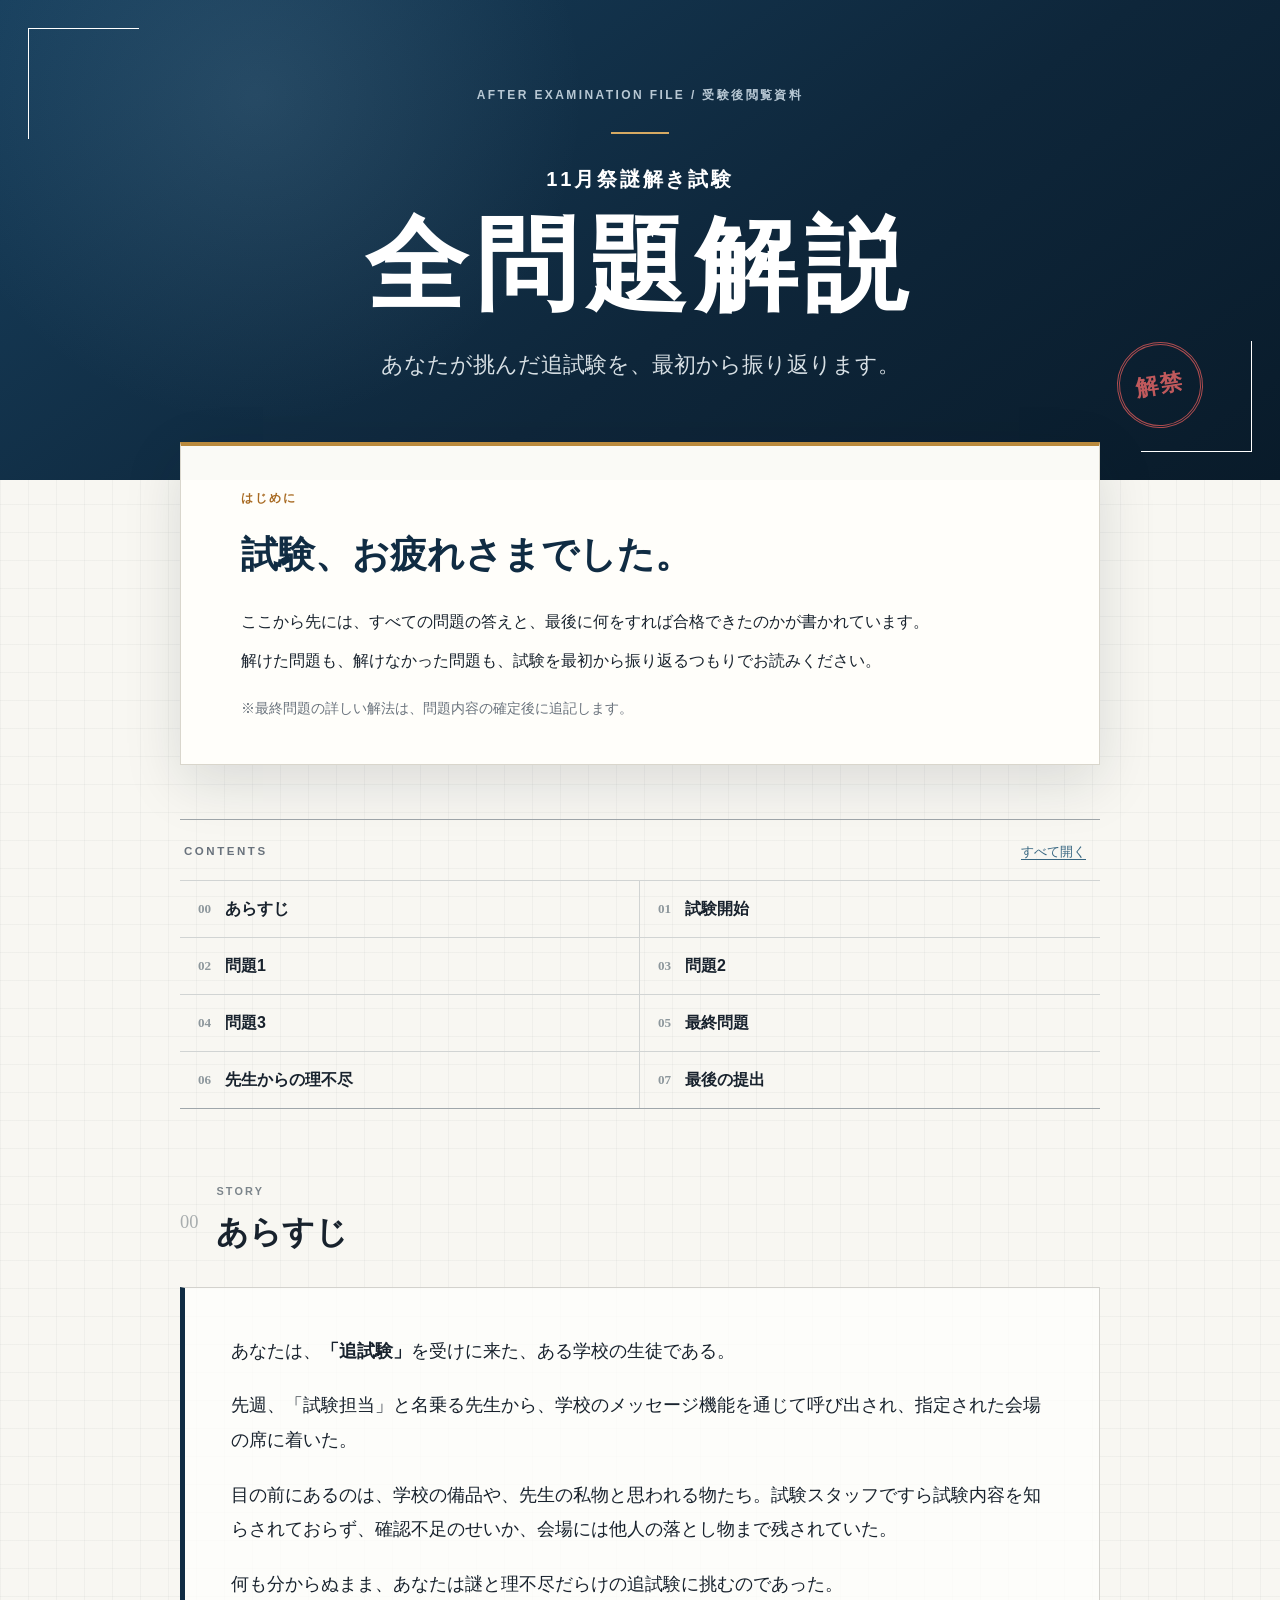
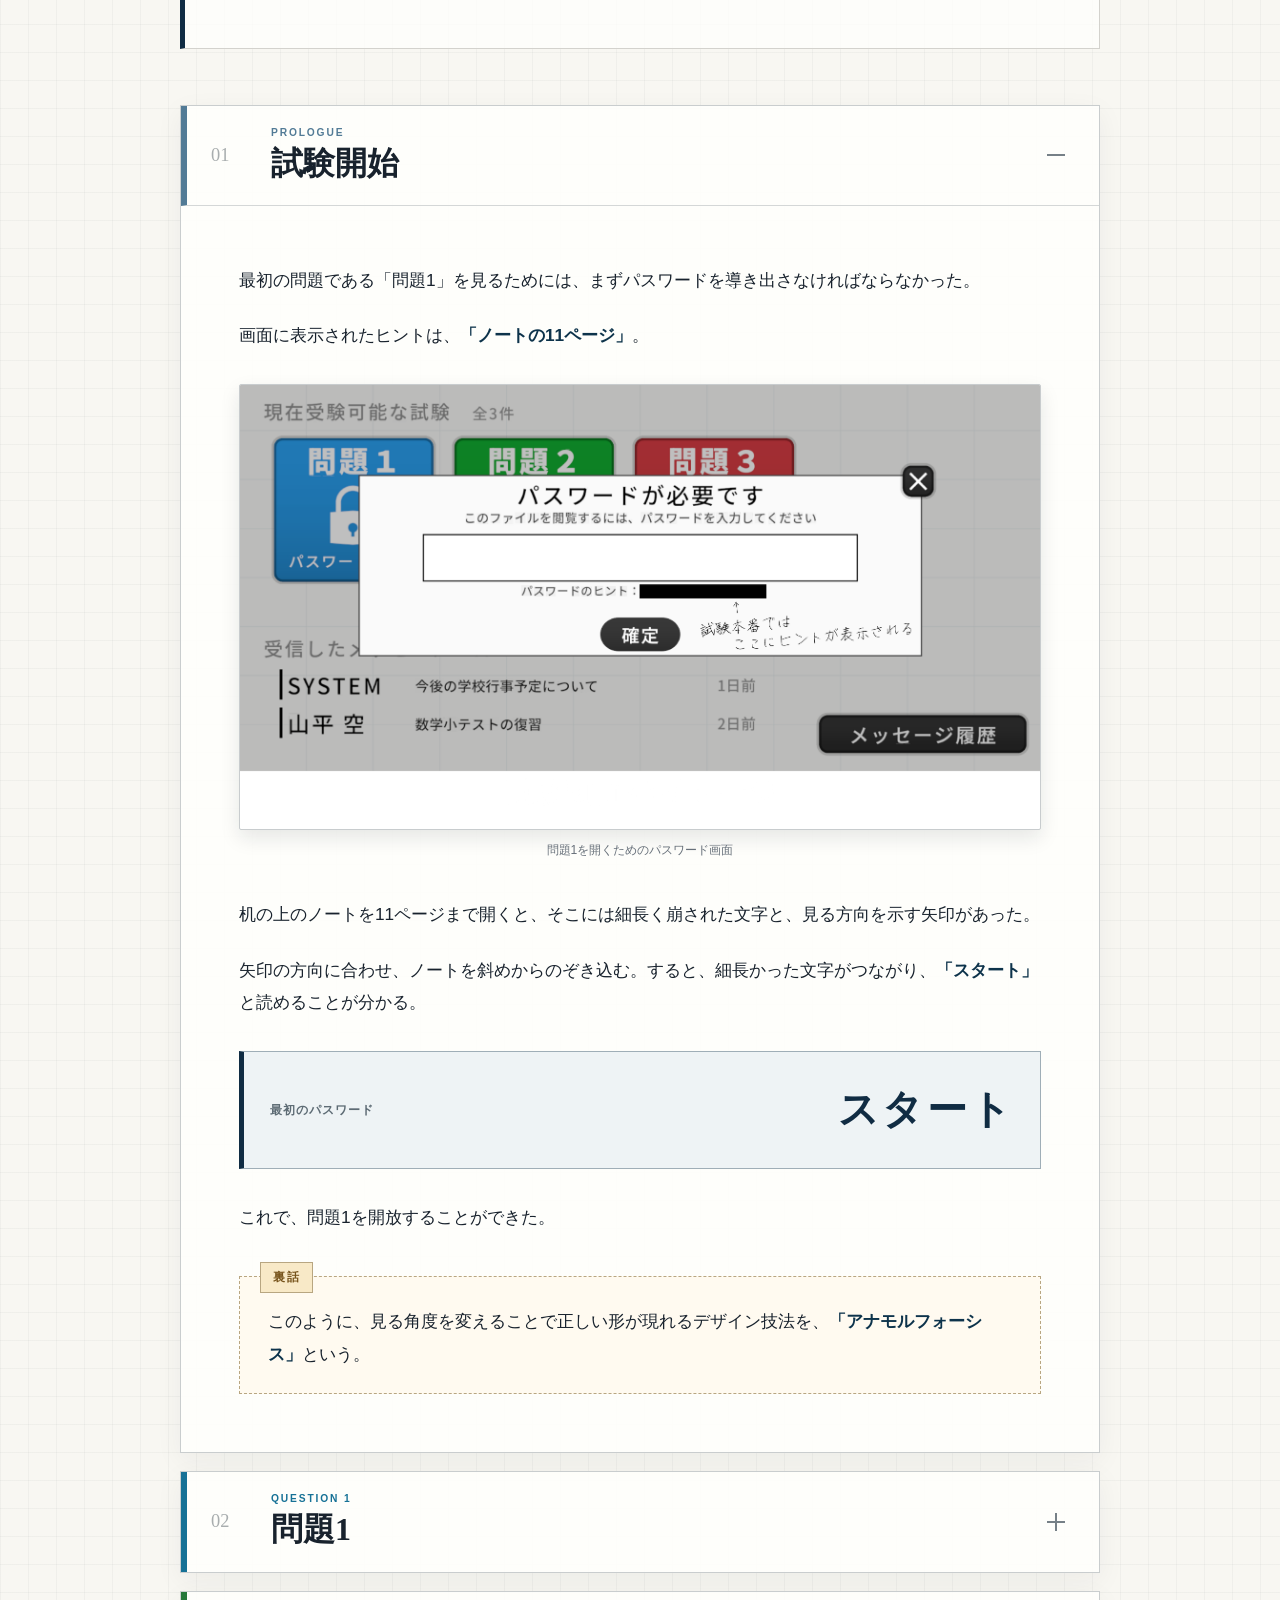
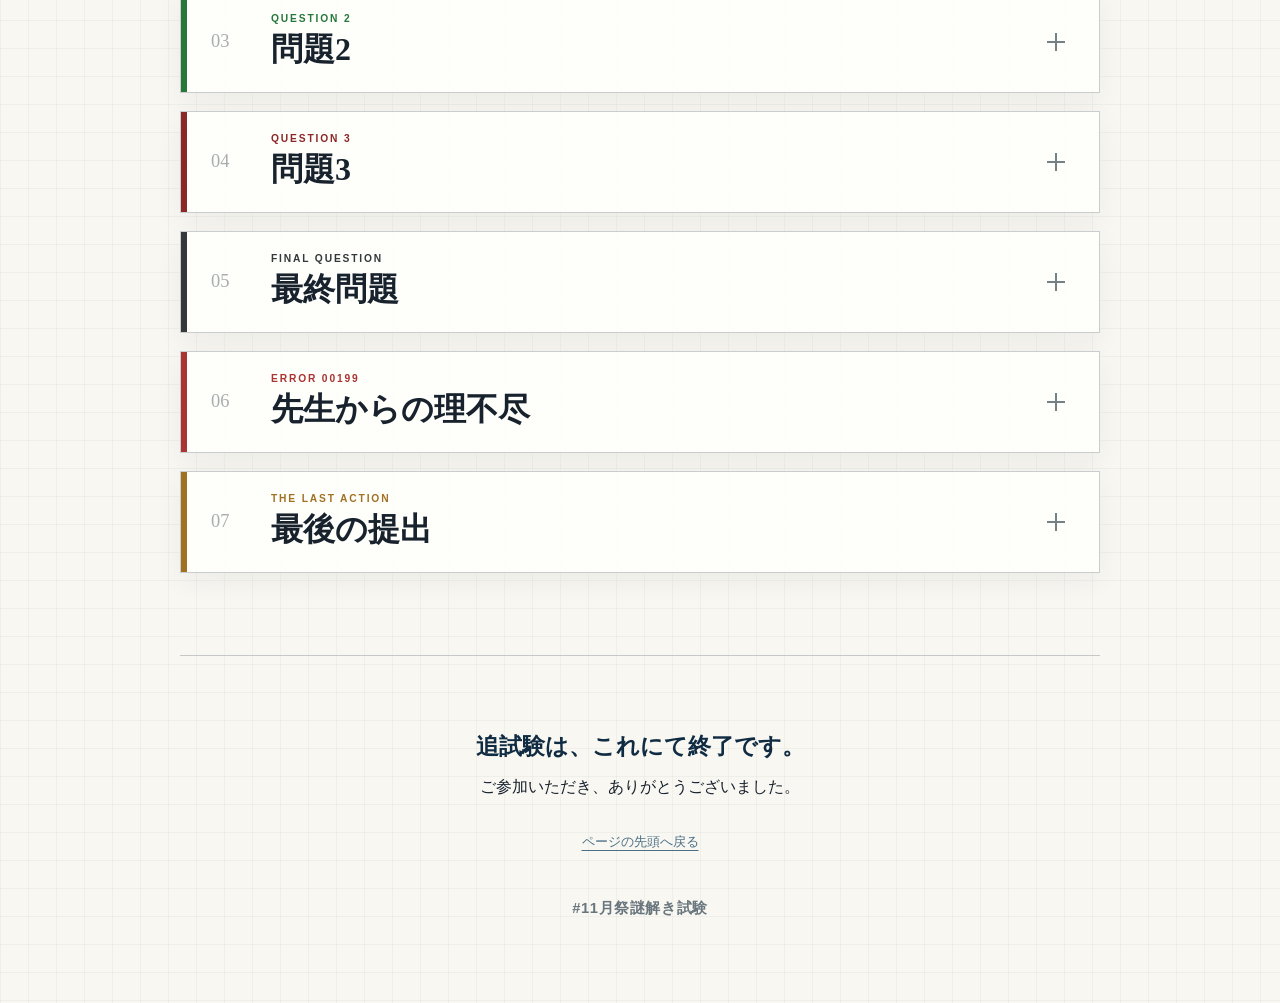
==== site/index.html @ 4b7203f1 "Add standalone puzzle explanation site" ====
<!doctype html>
<html lang="ja">
  <head>
    <meta charset="UTF-8">
    <meta name="viewport" content="width=device-width, initial-scale=1">
    <meta name="theme-color" content="#102c43">
    <meta name="robots" content="noindex, nofollow">
    <meta name="description" content="11月祭謎解き試験の受験後閲覧用・全問題解説ページです。">
    <meta property="og:type" content="website">
    <meta property="og:title" content="全問題解説 | 11月祭謎解き試験">
    <meta property="og:description" content="あなたが挑んだ追試験を、最初から振り返ります。">
    <meta name="twitter:card" content="summary">
    <title>全問題解説 | 11月祭謎解き試験</title>
    <link rel="icon" href="./favicon.svg" type="image/svg+xml">
    <link rel="stylesheet" href="./styles.css">
  </head>
  <body>
    <div id="app"></div>
    <script type="module" src="./main.js"></script>
  </body>
</html>
---- site/styles.css ----
* { box-sizing: border-box; }
html { scroll-behavior: smooth; }
body { margin: 0; background: #f8f7f2; }
#app { min-height: 100vh; }

/* Public puzzle explanation */
#app.app-explanation {
  width: 100%;
  max-width: none;
  padding: 0;
}

.explanation-container {
  --ex-ink: #18222d;
  --ex-muted: #69727c;
  --ex-paper: #f8f7f2;
  --ex-paper-deep: #eeece5;
  --ex-line: #ccd0d1;
  --ex-navy: #102c43;
  --ex-red: #9b2732;
  min-height: 100vh;
  overflow-x: hidden;
  background:
    linear-gradient(rgba(22, 35, 46, 0.035) 1px, transparent 1px),
    linear-gradient(90deg, rgba(22, 35, 46, 0.035) 1px, transparent 1px),
    var(--ex-paper);
  background-size: 28px 28px;
  color: var(--ex-ink);
  font-family: "Yu Gothic", "YuGothic", "Hiragino Kaku Gothic ProN", "Noto Sans JP", sans-serif;
  line-height: 1.9;
}

.explanation-hero {
  position: relative;
  min-height: 480px;
  display: grid;
  align-content: center;
  justify-items: center;
  padding: 82px 24px 92px;
  overflow: hidden;
  color: #fff;
  text-align: center;
  background:
    radial-gradient(circle at 20% 20%, rgba(143, 185, 211, 0.15), transparent 30%),
    linear-gradient(145deg, #173f5d 0%, #0e263a 58%, #091b2a 100%);
}

.explanation-hero::before,
.explanation-hero::after {
  position: absolute;
  width: 110px;
  height: 110px;
  border-color: rgba(255, 255, 255, 0.35);
  content: "";
}

.explanation-hero::before {
  top: 28px;
  left: 28px;
  border-top: 1px solid;
  border-left: 1px solid;
}

.explanation-hero::after {
  right: 28px;
  bottom: 28px;
  border-right: 1px solid;
  border-bottom: 1px solid;
}

.explanation-kicker,
.explanation-event-name,
.explanation-hero-lead {
  position: relative;
  z-index: 1;
  margin: 0;
}

.explanation-kicker {
  color: #b8c8d4;
  font-size: 0.75rem;
  font-weight: 700;
  letter-spacing: 0.2em;
}

.explanation-hero-rule {
  width: 58px;
  height: 2px;
  margin: 26px 0;
  background: #d6aa63;
}

.explanation-event-name {
  font-size: clamp(1rem, 2.5vw, 1.25rem);
  font-weight: 600;
  letter-spacing: 0.14em;
}

.explanation-hero h1 {
  position: relative;
  z-index: 1;
  margin: 8px 0 18px;
  font-family: "Yu Mincho", "YuMincho", "Hiragino Mincho ProN", serif;
  font-size: clamp(3rem, 10vw, 6.4rem);
  font-weight: 700;
  letter-spacing: 0.08em;
  line-height: 1.18;
}

.explanation-hero-lead {
  color: #d8e0e5;
  font-family: "Yu Mincho", "YuMincho", "Hiragino Mincho ProN", serif;
  font-size: clamp(1rem, 3vw, 1.35rem);
}

.explanation-stamp {
  position: absolute;
  z-index: 1;
  right: max(6vw, 28px);
  bottom: 52px;
  display: grid;
  width: 86px;
  height: 86px;
  place-items: center;
  border: 3px double rgba(213, 88, 88, 0.8);
  border-radius: 50%;
  color: rgba(232, 103, 103, 0.82);
  font-family: "Yu Mincho", "YuMincho", serif;
  font-size: 1.4rem;
  font-weight: 800;
  letter-spacing: 0.12em;
  transform: rotate(-9deg);
}

.explanation-main {
  width: min(100% - 32px, 920px);
  margin: 0 auto;
}

.explanation-notice {
  position: relative;
  margin: -38px auto 54px;
  padding: 36px clamp(24px, 6vw, 60px) 34px;
  border: 1px solid #d9d6cc;
  border-top: 4px solid #ba8a3d;
  background: rgba(255, 254, 250, 0.98);
  box-shadow: 0 18px 54px rgba(18, 29, 39, 0.13);
}

.explanation-notice-label {
  display: inline-block;
  margin-bottom: 10px;
  color: #a86a22;
  font-size: 0.74rem;
  font-weight: 800;
  letter-spacing: 0.18em;
}

.explanation-notice h2 {
  margin: 0 0 18px;
  color: var(--ex-navy);
  font-family: "Yu Mincho", "YuMincho", serif;
  font-size: clamp(1.5rem, 5vw, 2.3rem);
}

.explanation-notice p {
  margin: 8px 0;
}

.explanation-notice-small {
  margin-top: 20px !important;
  color: var(--ex-muted);
  font-size: 0.86rem;
}

.explanation-toc {
  margin-bottom: 72px;
  border-top: 1px solid #9fa6aa;
  border-bottom: 1px solid #9fa6aa;
}

.explanation-toc-heading {
  display: flex;
  align-items: center;
  justify-content: space-between;
  padding: 14px 4px 10px;
}

.explanation-toc-heading > span {
  color: var(--ex-muted);
  font-size: 0.72rem;
  font-weight: 800;
  letter-spacing: 0.22em;
}

.explanation-toc-heading button {
  min-height: 36px;
  padding: 4px 10px;
  border: 0;
  background: transparent;
  color: #376681;
  font-size: 0.8rem;
  text-decoration: underline;
  text-underline-offset: 3px;
}

.explanation-toc ol {
  display: grid;
  grid-template-columns: repeat(2, minmax(0, 1fr));
  gap: 0;
  margin: 0;
  padding: 0;
  border-top: 1px solid #d1d4d3;
  list-style: none;
}

.explanation-toc li:nth-child(odd) {
  border-right: 1px solid #d1d4d3;
}

.explanation-toc li:nth-child(n + 3) {
  border-top: 1px solid #d1d4d3;
}

.explanation-toc a {
  display: flex;
  gap: 14px;
  align-items: center;
  min-height: 56px;
  padding: 12px 18px;
  color: var(--ex-ink);
  font-weight: 700;
  text-decoration: none;
  transition: color 160ms ease, background 160ms ease;
}

.explanation-toc a:hover,
.explanation-toc a:focus-visible {
  background: rgba(16, 44, 67, 0.06);
  color: #0a6a9a;
}

.explanation-toc a span {
  color: #8d979c;
  font-family: Georgia, serif;
  font-size: 0.82rem;
}

.explanation-synopsis {
  scroll-margin-top: 18px;
  margin-bottom: 56px;
}

.explanation-section-heading {
  display: flex;
  gap: 18px;
  align-items: center;
  margin-bottom: 24px;
}

.explanation-section-heading div p,
.explanation-section-heading div h2 {
  margin: 0;
}

.explanation-section-heading div p {
  color: #7c858b;
  font-size: 0.68rem;
  font-weight: 800;
  letter-spacing: 0.2em;
}

.explanation-section-heading div h2 {
  font-family: "Yu Mincho", "YuMincho", serif;
  font-size: 2rem;
}

.explanation-section-number {
  color: #a8adae;
  font-family: Georgia, serif;
  font-size: 1.15rem;
  font-weight: 400;
}

.explanation-synopsis-body {
  padding: clamp(24px, 5vw, 46px);
  border: 1px solid #d3d2cd;
  border-left: 5px solid var(--ex-navy);
  background: rgba(255, 255, 252, 0.75);
  font-family: "Yu Mincho", "YuMincho", "Hiragino Mincho ProN", serif;
  font-size: clamp(1rem, 2.2vw, 1.14rem);
}

.explanation-synopsis-body p {
  margin: 0;
}

.explanation-synopsis-body p + p {
  margin-top: 1.1em;
}

.explanation-chapter {
  scroll-margin-top: 18px;
  margin-bottom: 18px;
  border: 1px solid #c9cdce;
  background: rgba(255, 255, 252, 0.9);
  box-shadow: 0 8px 26px rgba(30, 40, 48, 0.055);
}

.explanation-chapter > summary {
  position: relative;
  display: grid;
  grid-template-columns: 46px 1fr 30px;
  gap: 14px;
  align-items: center;
  min-height: 100px;
  padding: 18px 24px;
  border-left: 6px solid var(--chapter-color, #527b96);
  cursor: pointer;
  list-style: none;
}

.explanation-chapter > summary::-webkit-details-marker {
  display: none;
}

.explanation-chapter > summary:hover {
  background: rgba(16, 44, 67, 0.035);
}

.explanation-chapter > summary:focus-visible {
  outline: 3px solid #75a8c8;
  outline-offset: 2px;
}

.explanation-summary-copy {
  display: flex;
  flex-direction: column;
  line-height: 1.35;
}

.explanation-summary-copy small {
  margin-bottom: 2px;
  color: var(--chapter-color, #527b96);
  font-size: 0.64rem;
  font-weight: 800;
  letter-spacing: 0.18em;
}

.explanation-summary-copy strong {
  font-family: "Yu Mincho", "YuMincho", serif;
  font-size: clamp(1.35rem, 5vw, 2rem);
}

.explanation-summary-action {
  position: relative;
  width: 22px;
  height: 22px;
}

.explanation-summary-action::before,
.explanation-summary-action::after {
  position: absolute;
  top: 10px;
  left: 2px;
  width: 18px;
  height: 2px;
  background: #768087;
  content: "";
  transition: transform 180ms ease;
}

.explanation-summary-action::after {
  transform: rotate(90deg);
}

.explanation-chapter[open] .explanation-summary-action::after {
  transform: rotate(0);
}

.explanation-chapter[open] > summary {
  border-bottom: 1px solid #d4d7d7;
}

.explanation-chapter-blue { --chapter-color: #167196; }
.explanation-chapter-green { --chapter-color: #26783a; }
.explanation-chapter-red { --chapter-color: #8a2727; }
.explanation-chapter-dark { --chapter-color: #34383b; }
.explanation-chapter-error { --chapter-color: #aa3434; }
.explanation-chapter-gold { --chapter-color: #a07122; }

.explanation-chapter-body {
  padding: clamp(26px, 6vw, 58px);
  font-size: clamp(0.96rem, 2.3vw, 1.08rem);
}

.explanation-chapter-body > p {
  margin: 0 0 1.3em;
}

.explanation-chapter-body strong {
  color: #0d334b;
}

.explanation-figure {
  margin: 32px 0 36px;
}

.explanation-image-button {
  position: relative;
  display: block;
  width: 100%;
  min-height: 0;
  padding: 0;
  overflow: hidden;
  border: 1px solid #c8ccce;
  border-radius: 2px;
  background: #fff;
  box-shadow: 0 8px 20px rgba(19, 34, 44, 0.1);
}

.explanation-image-button img {
  display: block;
  width: 100%;
  height: auto;
}

.explanation-zoom-hint {
  position: absolute;
  right: 10px;
  bottom: 10px;
  padding: 4px 9px;
  border-radius: 2px;
  background: rgba(8, 24, 35, 0.78);
  color: #fff;
  font-size: 0.7rem;
  font-weight: 600;
  opacity: 0;
  transition: opacity 160ms ease;
}

.explanation-image-button:hover .explanation-zoom-hint,
.explanation-image-button:focus-visible .explanation-zoom-hint {
  opacity: 1;
}

.explanation-figure figcaption {
  margin-top: 9px;
  color: var(--ex-muted);
  font-size: 0.76rem;
  text-align: center;
}

.explanation-figure-inset {
  width: min(100%, 760px);
  margin-right: auto;
  margin-left: auto;
}

.explanation-answer {
  display: flex;
  gap: 18px;
  align-items: center;
  justify-content: space-between;
  margin: 32px 0;
  padding: 20px 26px;
  border: 1px solid #9faeb7;
  border-left: 5px solid var(--chapter-color, var(--ex-navy));
  background: #eef3f5;
}

.explanation-answer span {
  color: #5d6b74;
  font-size: 0.75rem;
  font-weight: 800;
  letter-spacing: 0.08em;
}

.explanation-answer strong {
  color: var(--chapter-color, var(--ex-navy));
  font-family: "Yu Mincho", "YuMincho", serif;
  font-size: clamp(1.55rem, 5vw, 2.5rem);
  letter-spacing: 0.08em;
}

.explanation-answer-compact {
  max-width: 560px;
  margin: 22px 0;
}

.explanation-trivia {
  position: relative;
  margin-top: 42px;
  padding: 28px 28px 22px;
  border: 1px dashed #b8a681;
  background: #fffaf0;
}

.explanation-trivia > span {
  position: absolute;
  top: -15px;
  left: 20px;
  padding: 3px 12px;
  border: 1px solid #b8a681;
  background: #f8e9c7;
  color: #76531b;
  font-size: 0.74rem;
  font-weight: 800;
  letter-spacing: 0.13em;
}

.explanation-trivia p {
  margin: 0;
}

.explanation-trivia p + p {
  margin-top: 12px;
}

.explanation-callout {
  margin: 36px 0 22px;
  padding: 22px 24px;
  border-left: 4px solid #66889c;
  background: #edf2f4;
}

.explanation-callout span {
  color: #477087;
  font-size: 0.72rem;
  font-weight: 800;
  letter-spacing: 0.12em;
}

.explanation-callout p {
  margin: 4px 0 0;
}

.explanation-clue-grid {
  display: grid;
  grid-template-columns: repeat(3, minmax(0, 1fr));
  gap: 12px;
  margin: 32px 0;
}

.explanation-clue-grid article {
  padding: 22px 18px;
  border-top: 4px solid var(--chapter-color);
  background: #f0f1ed;
}

.explanation-clue-grid article > span {
  color: #8b5757;
  font-size: 0.66rem;
  font-weight: 800;
  letter-spacing: 0.1em;
}

.explanation-clue-grid h3 {
  margin: 6px 0 12px;
  font-family: "Yu Mincho", "YuMincho", serif;
  font-size: 1.15rem;
}

.explanation-clue-grid p {
  margin: 0;
  font-size: 0.88rem;
  line-height: 1.75;
}

.explanation-search-keys {
  display: grid;
  grid-template-columns: 0.8fr 1.15fr 1fr;
  margin: 34px 0;
  border: 1px solid #b9bdbe;
  background: #fff;
}

.explanation-search-keys div {
  display: flex;
  flex-direction: column;
  gap: 3px;
  padding: 16px;
}

.explanation-search-keys div + div {
  border-left: 1px solid #d2d4d4;
}

.explanation-search-keys small {
  color: #777f83;
  font-size: 0.7rem;
}

.explanation-search-keys strong {
  font-size: 1rem;
}

.explanation-pending {
  margin-bottom: 32px;
  padding: 28px;
  border: 1px dashed #949a9e;
  background: #f0f0ed;
  text-align: center;
}

.explanation-pending span {
  display: inline-block;
  margin-bottom: 8px;
  padding: 3px 10px;
  background: #34383b;
  color: #fff;
  font-size: 0.72rem;
  font-weight: 800;
  letter-spacing: 0.12em;
}

.explanation-pending p {
  margin: 0;
  color: #5e6569;
}

.explanation-turn {
  margin: 46px 0 8px !important;
  font-family: "Yu Mincho", "YuMincho", serif;
  font-size: 1.6rem;
  font-weight: 700;
  text-align: center;
  letter-spacing: 0.2em;
}

.explanation-error-card {
  display: flex;
  gap: 22px;
  align-items: center;
  margin: 34px 0;
  padding: 26px;
  border: 1px solid #8f2b2b;
  border-top: 6px solid #ae3232;
  background: #fff;
  box-shadow: 0 8px 22px rgba(104, 22, 22, 0.12);
}

.explanation-error-card > span {
  display: grid;
  flex: 0 0 auto;
  width: 60px;
  height: 60px;
  place-items: center;
  border: 3px solid #ae3232;
  border-radius: 50%;
  color: #ae3232;
  font-family: Georgia, serif;
  font-size: 2.2rem;
  font-weight: 800;
}

.explanation-error-card div {
  min-width: 0;
}

.explanation-error-card small {
  display: block;
  color: #8d5555;
  font-size: 0.65rem;
  font-weight: 800;
  letter-spacing: 0.13em;
}

.explanation-error-card strong {
  display: block;
  color: #a22929;
  font-family: ui-monospace, Consolas, monospace;
  font-size: 2.1rem;
  line-height: 1.2;
}

.explanation-error-card p {
  margin: 8px 0 0;
  color: #41484d;
  font-size: 0.88rem;
  line-height: 1.6;
}

.explanation-condition {
  margin: 32px 0;
  padding: 22px 26px;
  border-left: 5px solid #ad3434;
  background: #f7eaea;
}

.explanation-condition span {
  color: #9a3030;
  font-size: 0.72rem;
  font-weight: 800;
  letter-spacing: 0.12em;
}

.explanation-condition p {
  margin: 3px 0 0;
  font-weight: 700;
}

.explanation-big-question {
  margin: 44px 0 8px;
  padding: 32px clamp(22px, 5vw, 44px);
  border: 0;
  background: #142c3d;
  color: #edf3f6;
  font-family: "Yu Mincho", "YuMincho", serif;
  font-size: clamp(1.05rem, 3.2vw, 1.45rem);
  text-align: center;
}

.explanation-big-question strong {
  color: #e5b65e;
}

.explanation-requirements {
  display: grid;
  grid-template-columns: repeat(3, minmax(0, 1fr));
  gap: 12px;
  margin: 28px 0 52px;
  padding: 0;
  list-style: none;
}

.explanation-requirements li {
  display: flex;
  flex-direction: column;
  min-height: 140px;
  padding: 20px;
  border: 1px solid #d0c4ad;
  background: #fffaf1;
}

.explanation-requirements span {
  color: #b28a4e;
  font-family: Georgia, serif;
  font-size: 0.8rem;
}

.explanation-requirements strong {
  margin: auto 0;
  color: #4b3b24;
  font-size: 0.95rem;
}

.explanation-solution-step {
  display: grid;
  grid-template-columns: 54px minmax(0, 1fr);
  gap: 24px;
  padding: 38px 0;
  border-top: 1px solid #d5d1c9;
}

.explanation-step-number {
  display: grid;
  width: 48px;
  height: 48px;
  place-items: center;
  border: 1px solid #b8965e;
  color: #926d32;
  font-family: Georgia, serif;
}

.explanation-solution-step h3 {
  margin: 0 0 14px;
  font-family: "Yu Mincho", "YuMincho", serif;
  font-size: 1.35rem;
}

.explanation-solution-step p {
  margin: 0 0 1em;
}

.explanation-owner-list {
  margin: 24px 0;
  border: 1px solid #ccc9c0;
  background: #fff;
}

.explanation-owner-list div {
  display: grid;
  grid-template-columns: minmax(100px, 0.8fr) 1.2fr;
  padding: 12px 16px;
}

.explanation-owner-list div + div {
  border-top: 1px solid #dedcd5;
}

.explanation-owner-list span {
  color: #737878;
}

.explanation-owner-list .is-correct {
  border-left: 5px solid #b58944;
  background: #fff7e6;
}

.explanation-owner-list .is-correct strong::after {
  margin-left: 8px;
  padding: 2px 7px;
  border-radius: 999px;
  background: #a6762c;
  color: #fff;
  content: "本人";
  font-size: 0.62rem;
}

.explanation-photo-pair {
  display: grid;
  grid-template-columns: repeat(2, minmax(0, 1fr));
  gap: 18px;
  align-items: start;
}

.explanation-photo-pair .explanation-figure {
  margin: 20px 0;
}

.explanation-photo-pair img {
  aspect-ratio: 0.78;
  object-fit: cover;
}

.explanation-final-answer {
  margin: 32px 0;
  padding: clamp(28px, 6vw, 50px) 24px;
  border: 3px double #b18a4a;
  background: linear-gradient(145deg, #fffaf0, #f3ead7);
  text-align: center;
}

.explanation-final-answer p {
  margin: 0 0 12px;
  color: #8d6a34;
  font-size: 0.72rem;
  font-weight: 800;
  letter-spacing: 0.14em;
}

.explanation-final-answer strong {
  color: #342819;
  font-family: "Yu Mincho", "YuMincho", serif;
  font-size: clamp(1.25rem, 4vw, 1.85rem);
  line-height: 1.65;
}

.explanation-trivia-family {
  margin-top: 50px;
}

.explanation-footer {
  margin: 82px 0 0;
  padding: 64px 24px 76px;
  border-top: 1px solid #c5c8c7;
  text-align: center;
}

.explanation-footer p {
  margin: 4px 0;
}

.explanation-footer-title {
  color: var(--ex-navy);
  font-family: "Yu Mincho", "YuMincho", serif;
  font-size: 1.45rem;
  font-weight: 700;
}

.explanation-footer a {
  display: inline-block;
  margin-top: 24px;
  color: #4b6f84;
  font-size: 0.82rem;
  text-underline-offset: 4px;
}

.explanation-hashtag {
  margin-top: 38px !important;
  color: #69767e;
  font-size: 0.92rem;
  font-weight: 700;
  letter-spacing: 0.04em;
}

.explanation-lightbox {
  width: min(94vw, 1280px);
  max-width: none;
  max-height: 92vh;
  padding: 42px 12px 12px;
  border: 0;
  border-radius: 4px;
  background: #111820;
  box-shadow: 0 30px 100px rgba(0, 0, 0, 0.45);
}

.explanation-lightbox::backdrop {
  background: rgba(3, 8, 12, 0.84);
}

.explanation-lightbox img {
  display: block;
  width: 100%;
  max-height: calc(92vh - 58px);
  object-fit: contain;
}

.explanation-lightbox-close {
  position: absolute;
  top: 2px;
  right: 7px;
  min-height: 36px;
  padding: 0 8px;
  background: transparent;
  color: #fff;
  font-size: 1.7rem;
  font-weight: 400;
}

@media (max-width: 680px) {
  .explanation-hero {
    min-height: 410px;
    padding: 68px 20px 84px;
  }

  .explanation-hero::before,
  .explanation-hero::after {
    width: 64px;
    height: 64px;
  }

  .explanation-stamp {
    right: 24px;
    bottom: 28px;
    width: 68px;
    height: 68px;
    font-size: 1.05rem;
  }

  .explanation-main {
    width: min(100% - 20px, 920px);
  }

  .explanation-notice {
    margin-top: -28px;
  }

  .explanation-toc ol {
    grid-template-columns: 1fr;
  }

  .explanation-toc li:nth-child(odd) {
    border-right: 0;
  }

  .explanation-toc li + li {
    border-top: 1px solid #d1d4d3;
  }

  .explanation-chapter > summary {
    grid-template-columns: 34px 1fr 24px;
    min-height: 86px;
    padding: 14px 16px;
    border-left-width: 4px;
  }

  .explanation-answer {
    flex-direction: column;
    gap: 4px;
    align-items: flex-start;
  }

  .explanation-clue-grid,
  .explanation-requirements {
    grid-template-columns: 1fr;
  }

  .explanation-search-keys {
    grid-template-columns: 1fr;
  }

  .explanation-search-keys div + div {
    border-top: 1px solid #d2d4d4;
    border-left: 0;
  }

  .explanation-requirements li {
    min-height: 96px;
  }

  .explanation-solution-step {
    grid-template-columns: 1fr;
    gap: 14px;
  }

  .explanation-photo-pair {
    grid-template-columns: 1fr;
  }

  .explanation-photo-pair img {
    aspect-ratio: auto;
  }

  .explanation-error-card {
    align-items: flex-start;
    padding: 20px;
  }

  .explanation-error-card > span {
    width: 42px;
    height: 42px;
    font-size: 1.5rem;
  }

  .explanation-owner-list div {
    grid-template-columns: 1fr;
    gap: 2px;
  }
}

@media (prefers-reduced-motion: reduce) {
  .explanation-container *,
  .explanation-container *::before,
  .explanation-container *::after {
    scroll-behavior: auto !important;
    transition: none !important;
  }
}

@media print {
  .explanation-container {
    background: #fff;
  }

  .explanation-hero {
    min-height: 0;
    color: #000;
    background: #fff;
  }

  .explanation-stamp,
  .explanation-toc-heading button,
  .explanation-summary-action,
  .explanation-zoom-hint,
  .explanation-lightbox {
    display: none !important;
  }

  .explanation-chapter:not([open]) > *:not(summary) {
    display: block;
  }
}

/* Venue scoreboard */
.scoreboard-admin-container {
  padding-bottom: 64px;
}

.scoreboard-preview {
  overflow: hidden;
  margin-bottom: 20px;
  border: 1px solid #404040;
  border-radius: 10px;
  background: #f4f4f1;
}

.scoreboard-artwork {
  position: relative;
  width: 100%;
  aspect-ratio: 16 / 9;
  overflow: hidden;
  background: #f4f4f1;
  color: #090909;
  font-family: "Yu Gothic", "YuGothic", "Noto Sans JP", sans-serif;
  container-type: inline-size;
}

.scoreboard-group {
  position: absolute;
  z-index: 2;
}

.scoreboard-success-group {
  top: 8.5%;
  left: 23%;
  min-width: 30%;
}

.scoreboard-challenge-group {
  right: 20%;
  bottom: 8.5%;
  min-width: 27%;
  text-align: center;
}

.scoreboard-label {
  font-size: clamp(1rem, 2.8cqw, 3.4rem);
  font-weight: 700;
  letter-spacing: 0.02em;
  white-space: nowrap;
}

.scoreboard-number-wrap {
  display: flex;
  align-items: baseline;
  justify-content: center;
  gap: 0.08em;
  min-height: 1.1em;
}

.scoreboard-number {
  display: inline-block;
  font-size: clamp(4.2rem, 15cqw, 15rem);
  font-weight: 500;
  font-variant-numeric: tabular-nums;
  letter-spacing: -0.08em;
  line-height: 1;
}

.scoreboard-diagonal-rule {
  position: absolute;
  top: 60%;
  left: 5.5%;
  width: 89%;
  height: 3px;
  background: #929292;
  transform: rotate(-7.5deg);
  transform-origin: left center;
}

.scoreboard-corner {
  position: absolute;
  z-index: 3;
  width: 4%;
  aspect-ratio: 1;
  border-color: #575757;
  border-style: solid;
  border-width: 0;
}

.scoreboard-corner-tl { top: 5%; left: 3%; border-top-width: 3px; border-left-width: 3px; }
.scoreboard-corner-tr { top: 5%; right: 3%; border-top-width: 3px; border-right-width: 3px; }
.scoreboard-corner-bl { bottom: 5%; left: 3%; border-bottom-width: 3px; border-left-width: 3px; }
.scoreboard-corner-br { right: 3%; bottom: 5%; border-right-width: 3px; border-bottom-width: 3px; }

.scoreboard-edit-panel {
  padding: 20px;
  border: 1px solid var(--card-border);
  border-radius: 10px;
  background: var(--card-bg);
}

.scoreboard-edit-panel > p {
  margin: -8px 0 18px;
  color: #aaa;
}

.scoreboard-input-grid {
  display: grid;
  grid-template-columns: repeat(2, minmax(0, 1fr));
  gap: 14px;
}

.scoreboard-input-grid label span {
  display: block;
  margin-bottom: 6px;
  color: #bbb;
  font-size: 0.88rem;
  font-weight: 700;
}

.scoreboard-form-message {
  min-height: 1.5em;
  margin-top: 12px;
  font-size: 0.9rem;
}

.scoreboard-form-message.is-error { color: #ff8e8e; }
.scoreboard-form-message.is-success { color: #70dc9d; }

.scoreboard-actions {
  display: flex;
  gap: 10px;
  margin-top: 8px;
  flex-wrap: wrap;
}

.scoreboard-actions .btn-primary {
  width: auto;
}

.scoreboard-link-button {
  display: inline-flex;
  align-items: center;
  justify-content: center;
  min-height: 44px;
  padding: 8px 14px;
  border-radius: 4px;
  font-size: 15px;
  font-weight: 700;
  text-decoration: none;
}

#app.app-scoreboard-display {
  width: 100vw;
  max-width: none;
  height: 100vh;
  padding: 0;
}

.scoreboard-display-shell {
  position: relative;
  width: 100vw;
  height: 100vh;
  overflow: hidden;
  background: #f4f4f1;
}

.scoreboard-display-shell .scoreboard-artwork {
  width: 100%;
  height: 100%;
  aspect-ratio: auto;
}

.scoreboard-display-status {
  position: absolute;
  right: 2.2vw;
  bottom: 1.5vw;
  color: #777;
  font-size: clamp(0.7rem, 1.1vw, 1rem);
  opacity: 0;
  transition: opacity 200ms ease;
}

.scoreboard-display-status.is-visible {
  opacity: 1;
}

.scoreboard-fullscreen-button {
  position: absolute;
  top: 1.4vw;
  right: 1.6vw;
  z-index: 5;
  min-height: 36px;
  padding: 6px 10px;
  border: 1px solid #888;
  background: rgba(244, 244, 241, 0.7);
  color: #333;
  font-size: 0.8rem;
  opacity: 0;
  transition: opacity 150ms ease;
}

.scoreboard-fullscreen-button:hover,
.scoreboard-fullscreen-button:focus-visible {
  opacity: 1;
}

.scoreboard-number-changed {
  animation: scoreboard-number-pop 500ms ease-out;
}

@keyframes scoreboard-number-pop {
  0% { opacity: 0.35; transform: scale(0.86); }
  55% { opacity: 1; transform: scale(1.07); }
  100% { transform: scale(1); }
}

.manual-card li > blockquote {
  margin-top: 7px;
}

.manual-subheading-card {
  background: linear-gradient(135deg, rgba(226, 74, 74, 0.12), var(--card-bg));
}

.manual-script blockquote small {
  display: block;
  margin-top: 6px;
  color: #b8c2ce;
  font-weight: 500;
}

.stage-direction,
.manual-examples {
  margin: 12px 0 6px;
  color: #aaa;
  font-size: 0.88rem;
}

.manual-note {
  padding: 10px 12px;
  border-radius: 8px;
  background: rgba(243, 156, 18, 0.11);
  color: #f4c36f;
  font-size: 0.88rem;
}

.manual-status-grid {
  display: grid;
  grid-template-columns: repeat(2, minmax(0, 1fr));
  gap: 10px;
}

.manual-status-grid > div {
  display: grid;
  grid-template-columns: auto 1fr;
  gap: 2px 8px;
  padding: 12px;
  border-radius: 8px;
  background: #262626;
}

.manual-status-grid small {
  grid-column: 2;
  color: #aaa;
}

.status-dot {
  width: 10px;
  height: 10px;
  margin-top: 6px;
  border-radius: 50%;
}

.manual-definition-list {
  margin: 0;
}

.manual-definition-list > div {
  display: grid;
  grid-template-columns: minmax(110px, 0.32fr) 1fr;
  gap: 14px;
  padding: 11px 0;
  border-bottom: 1px solid rgba(255,255,255,0.07);
}

.manual-definition-list > div:last-child {
  border-bottom: 0;
}

.manual-definition-list dt {
  color: #fff;
  font-weight: 800;
}

.manual-definition-list dd {
  margin: 0;
  color: #bbb;
}

.shortcut-list > div {
  display: flex;
  align-items: center;
  gap: 6px;
  min-height: 48px;
  padding: 10px 0;
  border-bottom: 1px solid rgba(255,255,255,0.07);
  flex-wrap: wrap;
}

.shortcut-list > div:last-child {
  border-bottom: 0;
}

.shortcut-list > div.shortcut-danger {
  color: #ff9f9f;
}

.shortcut-list p {
  flex: 1 0 100%;
  margin: 5px 0 0;
  color: #bbb;
}

kbd {
  min-width: 35px;
  padding: 5px 8px;
  border: 1px solid #59616c;
  border-bottom-width: 3px;
  border-radius: 6px;
  background: #303640;
  color: #fff;
  font-family: inherit;
  font-size: 0.82rem;
  font-weight: 800;
  text-align: center;
}

.manual-chip-list {
  display: flex;
  flex-wrap: wrap;
  gap: 7px;
}

.manual-chip-list span {
  padding: 6px 9px;
  border: 1px solid rgba(226, 74, 74, 0.4);
  border-radius: 999px;
  background: rgba(226, 74, 74, 0.1);
  color: #ff9f9f;
  font-size: 0.82rem;
}

.manual-do-not-say {
  border-color: rgba(226, 74, 74, 0.55);
}

[hidden] {
  display: none !important;
}

@media (max-width: 620px) {
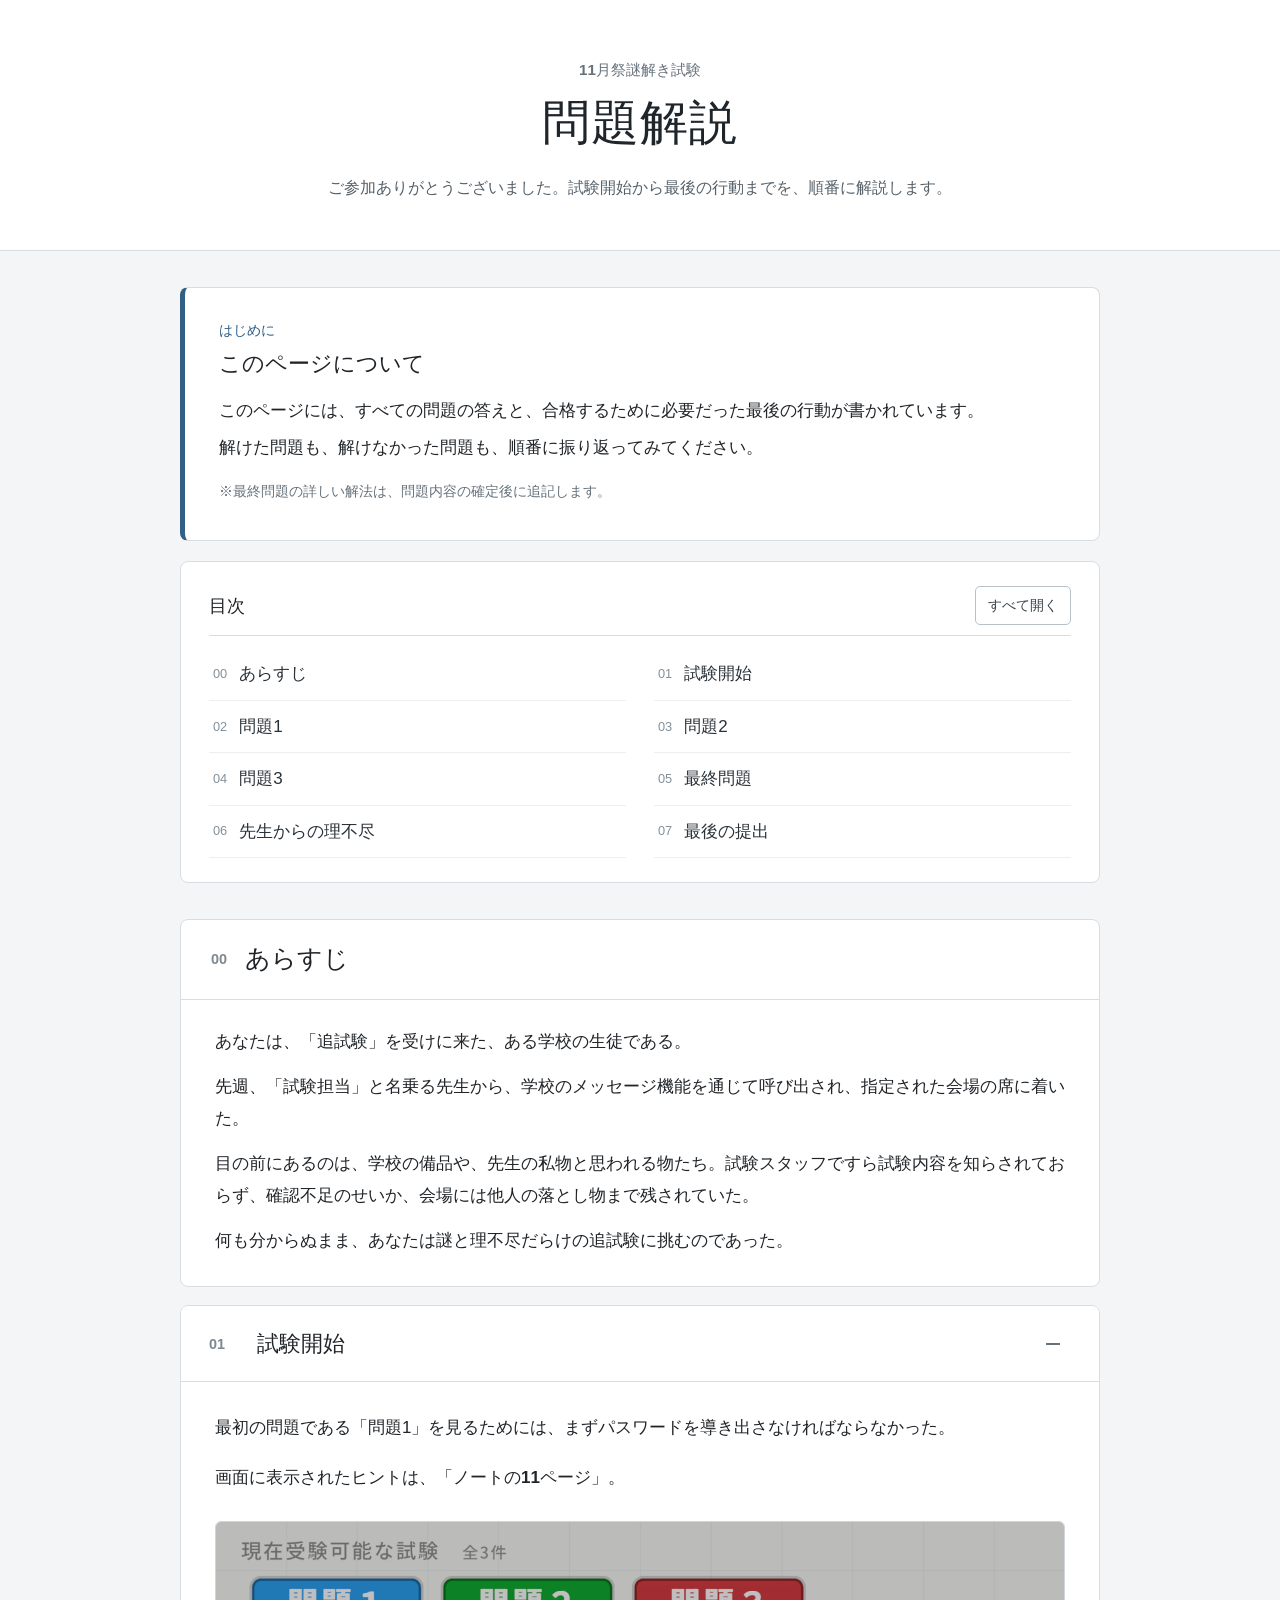
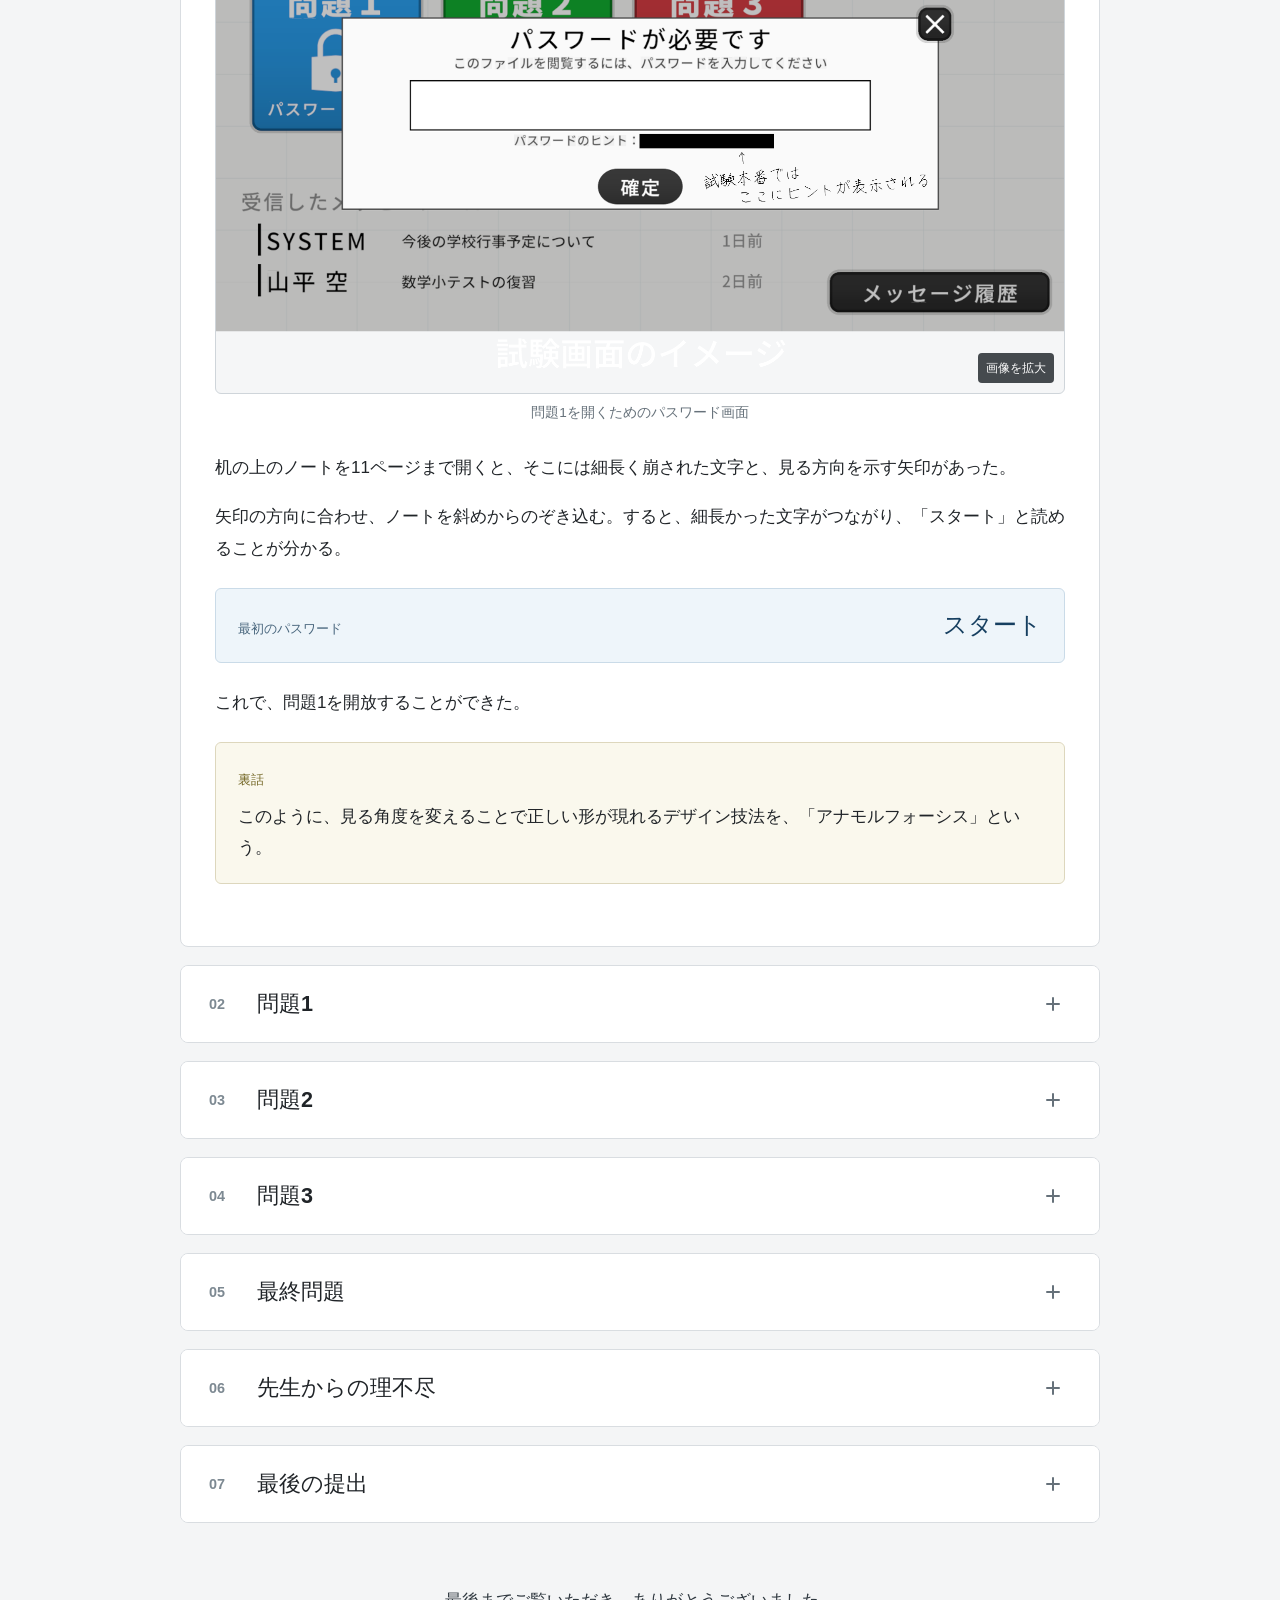
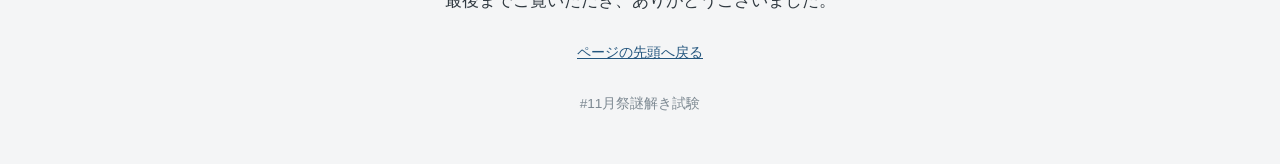
==== commit 22396df3: "Simplify explanation page design" ====
--- a/site/index.html
+++ b/site/index.html
@@ -3,14 +3,14 @@
   <head>
     <meta charset="UTF-8">
     <meta name="viewport" content="width=device-width, initial-scale=1">
-    <meta name="theme-color" content="#102c43">
+    <meta name="theme-color" content="#ffffff">
     <meta name="robots" content="noindex, nofollow">
-    <meta name="description" content="11月祭謎解き試験の受験後閲覧用・全問題解説ページです。">
+    <meta name="description" content="11月祭謎解き試験の問題解説ページです。">
     <meta property="og:type" content="website">
-    <meta property="og:title" content="全問題解説 | 11月祭謎解き試験">
-    <meta property="og:description" content="あなたが挑んだ追試験を、最初から振り返ります。">
+    <meta property="og:title" content="問題解説 | 11月祭謎解き試験">
+    <meta property="og:description" content="問題の答えと、合格するために必要だった最後の行動を解説します。">
     <meta name="twitter:card" content="summary">
-    <title>全問題解説 | 11月祭謎解き試験</title>
+    <title>問題解説 | 11月祭謎解き試験</title>
     <link rel="icon" href="./favicon.svg" type="image/svg+xml">
     <link rel="stylesheet" href="./styles.css">
   </head>
--- a/site/styles.css
+++ b/site/styles.css
@@ -1,422 +1,329 @@
-* { box-sizing: border-box; }
-html { scroll-behavior: smooth; }
-body { margin: 0; background: #f8f7f2; }
-#app { min-height: 100vh; }
-
-/* Public puzzle explanation */
-#app.app-explanation {
-  width: 100%;
-  max-width: none;
-  padding: 0;
+:root {
+  color: #202428;
+  background: #f4f5f6;
+  font-family: -apple-system, BlinkMacSystemFont, "Segoe UI", "Noto Sans JP", "Yu Gothic UI", "Yu Gothic", Meiryo, sans-serif;
+  font-synthesis: none;
+  text-rendering: optimizeLegibility;
+  --accent: #315f86;
+  --accent-light: #eef5fa;
+  --border: #d9dde1;
+  --muted: #66717a;
+}
+
+* {
+  box-sizing: border-box;
+}
+
+html {
+  scroll-behavior: smooth;
+  scroll-padding-top: 24px;
+}
+
+body {
+  margin: 0;
+  min-width: 320px;
+  background: #f4f5f6;
+  color: #202428;
+  font-size: 17px;
+  line-height: 1.85;
+}
+
+button,
+input,
+textarea,
+select {
+  font: inherit;
+}
+
+button,
+a,
+summary {
+  -webkit-tap-highlight-color: transparent;
+}
+
+a {
+  color: #24567e;
 }
 
 .explanation-container {
-  --ex-ink: #18222d;
-  --ex-muted: #69727c;
-  --ex-paper: #f8f7f2;
-  --ex-paper-deep: #eeece5;
-  --ex-line: #ccd0d1;
-  --ex-navy: #102c43;
-  --ex-red: #9b2732;
   min-height: 100vh;
-  overflow-x: hidden;
-  background:
-    linear-gradient(rgba(22, 35, 46, 0.035) 1px, transparent 1px),
-    linear-gradient(90deg, rgba(22, 35, 46, 0.035) 1px, transparent 1px),
-    var(--ex-paper);
-  background-size: 28px 28px;
-  color: var(--ex-ink);
-  font-family: "Yu Gothic", "YuGothic", "Hiragino Kaku Gothic ProN", "Noto Sans JP", sans-serif;
-  line-height: 1.9;
 }
 
 .explanation-hero {
-  position: relative;
-  min-height: 480px;
-  display: grid;
-  align-content: center;
-  justify-items: center;
-  padding: 82px 24px 92px;
-  overflow: hidden;
-  color: #fff;
+  padding: 56px 24px 48px;
+  background: #fff;
+  border-bottom: 1px solid var(--border);
   text-align: center;
-  background:
-    radial-gradient(circle at 20% 20%, rgba(143, 185, 211, 0.15), transparent 30%),
-    linear-gradient(145deg, #173f5d 0%, #0e263a 58%, #091b2a 100%);
-}
-
-.explanation-hero::before,
-.explanation-hero::after {
-  position: absolute;
-  width: 110px;
-  height: 110px;
-  border-color: rgba(255, 255, 255, 0.35);
-  content: "";
-}
-
-.explanation-hero::before {
-  top: 28px;
-  left: 28px;
-  border-top: 1px solid;
-  border-left: 1px solid;
-}
-
-.explanation-hero::after {
-  right: 28px;
-  bottom: 28px;
-  border-right: 1px solid;
-  border-bottom: 1px solid;
-}
-
-.explanation-kicker,
-.explanation-event-name,
+}
+
+.explanation-event-name {
+  margin: 0 0 8px;
+  color: var(--muted);
+  font-size: 0.95rem;
+  font-weight: 600;
+}
+
+.explanation-hero h1 {
+  margin: 0;
+  color: #1e252b;
+  font-size: clamp(2rem, 6vw, 3rem);
+  line-height: 1.3;
+  letter-spacing: 0.02em;
+}
+
 .explanation-hero-lead {
-  position: relative;
-  z-index: 1;
-  margin: 0;
-}
-
-.explanation-kicker {
-  color: #b8c8d4;
-  font-size: 0.75rem;
-  font-weight: 700;
-  letter-spacing: 0.2em;
-}
-
-.explanation-hero-rule {
-  width: 58px;
-  height: 2px;
-  margin: 26px 0;
-  background: #d6aa63;
-}
-
-.explanation-event-name {
-  font-size: clamp(1rem, 2.5vw, 1.25rem);
-  font-weight: 600;
-  letter-spacing: 0.14em;
-}
-
-.explanation-hero h1 {
-  position: relative;
-  z-index: 1;
-  margin: 8px 0 18px;
-  font-family: "Yu Mincho", "YuMincho", "Hiragino Mincho ProN", serif;
-  font-size: clamp(3rem, 10vw, 6.4rem);
-  font-weight: 700;
-  letter-spacing: 0.08em;
-  line-height: 1.18;
-}
-
-.explanation-hero-lead {
-  color: #d8e0e5;
-  font-family: "Yu Mincho", "YuMincho", "Hiragino Mincho ProN", serif;
-  font-size: clamp(1rem, 3vw, 1.35rem);
-}
-
-.explanation-stamp {
-  position: absolute;
-  z-index: 1;
-  right: max(6vw, 28px);
-  bottom: 52px;
-  display: grid;
-  width: 86px;
-  height: 86px;
-  place-items: center;
-  border: 3px double rgba(213, 88, 88, 0.8);
-  border-radius: 50%;
-  color: rgba(232, 103, 103, 0.82);
-  font-family: "Yu Mincho", "YuMincho", serif;
-  font-size: 1.4rem;
-  font-weight: 800;
-  letter-spacing: 0.12em;
-  transform: rotate(-9deg);
+  max-width: 680px;
+  margin: 18px auto 0;
+  color: #56616a;
+  font-size: 1rem;
 }
 
 .explanation-main {
-  width: min(100% - 32px, 920px);
-  margin: 0 auto;
+  width: min(920px, calc(100% - 32px));
+  margin: 36px auto 0;
+}
+
+.explanation-notice,
+.explanation-toc,
+.explanation-synopsis,
+.explanation-chapter {
+  background: #fff;
+  border: 1px solid var(--border);
+  border-radius: 8px;
 }
 
 .explanation-notice {
-  position: relative;
-  margin: -38px auto 54px;
-  padding: 36px clamp(24px, 6vw, 60px) 34px;
-  border: 1px solid #d9d6cc;
-  border-top: 4px solid #ba8a3d;
-  background: rgba(255, 254, 250, 0.98);
-  box-shadow: 0 18px 54px rgba(18, 29, 39, 0.13);
+  padding: 30px 34px;
+  border-left: 5px solid var(--accent);
 }
 
 .explanation-notice-label {
-  display: inline-block;
-  margin-bottom: 10px;
-  color: #a86a22;
-  font-size: 0.74rem;
-  font-weight: 800;
-  letter-spacing: 0.18em;
+  display: block;
+  margin-bottom: 5px;
+  color: var(--accent);
+  font-size: 0.85rem;
+  font-weight: 700;
 }
 
 .explanation-notice h2 {
-  margin: 0 0 18px;
-  color: var(--ex-navy);
-  font-family: "Yu Mincho", "YuMincho", serif;
-  font-size: clamp(1.5rem, 5vw, 2.3rem);
+  margin: 0 0 14px;
+  font-size: 1.35rem;
+  line-height: 1.5;
 }
 
 .explanation-notice p {
-  margin: 8px 0;
+  margin: 6px 0;
 }
 
 .explanation-notice-small {
-  margin-top: 20px !important;
-  color: var(--ex-muted);
-  font-size: 0.86rem;
+  margin-top: 14px !important;
+  color: var(--muted);
+  font-size: 0.9rem;
 }
 
 .explanation-toc {
-  margin-bottom: 72px;
-  border-top: 1px solid #9fa6aa;
-  border-bottom: 1px solid #9fa6aa;
+  margin-top: 20px;
+  padding: 24px 28px;
 }
 
 .explanation-toc-heading {
   display: flex;
   align-items: center;
   justify-content: space-between;
-  padding: 14px 4px 10px;
-}
-
-.explanation-toc-heading > span {
-  color: var(--ex-muted);
-  font-size: 0.72rem;
-  font-weight: 800;
-  letter-spacing: 0.22em;
+  margin-bottom: 12px;
+  padding-bottom: 10px;
+  border-bottom: 1px solid var(--border);
+}
+
+.explanation-toc-heading span {
+  font-size: 1.15rem;
+  font-weight: 700;
 }
 
 .explanation-toc-heading button {
-  min-height: 36px;
-  padding: 4px 10px;
-  border: 0;
-  background: transparent;
-  color: #376681;
-  font-size: 0.8rem;
-  text-decoration: underline;
-  text-underline-offset: 3px;
+  padding: 6px 12px;
+  border: 1px solid #b9c1c8;
+  border-radius: 5px;
+  background: #fff;
+  color: #39434a;
+  cursor: pointer;
+  font-size: 0.85rem;
+}
+
+.explanation-toc-heading button:hover {
+  background: #f1f3f5;
 }
 
 .explanation-toc ol {
   display: grid;
   grid-template-columns: repeat(2, minmax(0, 1fr));
-  gap: 0;
+  gap: 0 28px;
   margin: 0;
   padding: 0;
-  border-top: 1px solid #d1d4d3;
   list-style: none;
 }
 
-.explanation-toc li:nth-child(odd) {
-  border-right: 1px solid #d1d4d3;
-}
-
-.explanation-toc li:nth-child(n + 3) {
-  border-top: 1px solid #d1d4d3;
+.explanation-toc li {
+  border-bottom: 1px solid #eceff1;
 }
 
 .explanation-toc a {
   display: flex;
-  gap: 14px;
+  gap: 12px;
   align-items: center;
-  min-height: 56px;
-  padding: 12px 18px;
-  color: var(--ex-ink);
-  font-weight: 700;
+  padding: 10px 4px;
+  color: #293138;
   text-decoration: none;
-  transition: color 160ms ease, background 160ms ease;
-}
-
-.explanation-toc a:hover,
-.explanation-toc a:focus-visible {
-  background: rgba(16, 44, 67, 0.06);
-  color: #0a6a9a;
+}
+
+.explanation-toc a:hover {
+  color: var(--accent);
 }
 
 .explanation-toc a span {
-  color: #8d979c;
-  font-family: Georgia, serif;
-  font-size: 0.82rem;
+  color: #83909a;
+  font-size: 0.8rem;
+  font-variant-numeric: tabular-nums;
 }
 
 .explanation-synopsis {
-  scroll-margin-top: 18px;
-  margin-bottom: 56px;
+  margin-top: 36px;
+  overflow: hidden;
 }
 
 .explanation-section-heading {
   display: flex;
   gap: 18px;
   align-items: center;
-  margin-bottom: 24px;
-}
-
-.explanation-section-heading div p,
-.explanation-section-heading div h2 {
+  padding: 22px 30px;
+  border-bottom: 1px solid var(--border);
+}
+
+.explanation-section-number {
+  color: #7d8992;
+  font-size: 0.9rem;
+  font-weight: 700;
+  font-variant-numeric: tabular-nums;
+}
+
+.explanation-section-heading h2 {
   margin: 0;
-}
-
-.explanation-section-heading div p {
-  color: #7c858b;
-  font-size: 0.68rem;
-  font-weight: 800;
-  letter-spacing: 0.2em;
-}
-
-.explanation-section-heading div h2 {
-  font-family: "Yu Mincho", "YuMincho", serif;
-  font-size: 2rem;
-}
-
-.explanation-section-number {
-  color: #a8adae;
-  font-family: Georgia, serif;
-  font-size: 1.15rem;
-  font-weight: 400;
+  font-size: 1.55rem;
+  line-height: 1.4;
 }
 
 .explanation-synopsis-body {
-  padding: clamp(24px, 5vw, 46px);
-  border: 1px solid #d3d2cd;
-  border-left: 5px solid var(--ex-navy);
-  background: rgba(255, 255, 252, 0.75);
-  font-family: "Yu Mincho", "YuMincho", "Hiragino Mincho ProN", serif;
-  font-size: clamp(1rem, 2.2vw, 1.14rem);
+  padding: 26px 34px 30px;
 }
 
 .explanation-synopsis-body p {
-  margin: 0;
-}
-
-.explanation-synopsis-body p + p {
-  margin-top: 1.1em;
+  margin: 0 0 14px;
+}
+
+.explanation-synopsis-body p:last-child {
+  margin-bottom: 0;
 }
 
 .explanation-chapter {
-  scroll-margin-top: 18px;
-  margin-bottom: 18px;
-  border: 1px solid #c9cdce;
-  background: rgba(255, 255, 252, 0.9);
-  box-shadow: 0 8px 26px rgba(30, 40, 48, 0.055);
-}
-
-.explanation-chapter > summary {
+  margin-top: 18px;
+  overflow: hidden;
+  scroll-margin-top: 24px;
+}
+
+.explanation-chapter summary {
   position: relative;
   display: grid;
-  grid-template-columns: 46px 1fr 30px;
-  gap: 14px;
+  grid-template-columns: 36px 1fr 28px;
+  gap: 12px;
   align-items: center;
-  min-height: 100px;
-  padding: 18px 24px;
-  border-left: 6px solid var(--chapter-color, #527b96);
+  min-height: 76px;
+  padding: 14px 28px;
   cursor: pointer;
   list-style: none;
-}
-
-.explanation-chapter > summary::-webkit-details-marker {
+  background: #fff;
+}
+
+.explanation-chapter summary::-webkit-details-marker {
   display: none;
 }
 
-.explanation-chapter > summary:hover {
-  background: rgba(16, 44, 67, 0.035);
-}
-
-.explanation-chapter > summary:focus-visible {
-  outline: 3px solid #75a8c8;
-  outline-offset: 2px;
+.explanation-chapter summary:hover {
+  background: #f8f9fa;
+}
+
+.explanation-chapter[open] summary {
+  border-bottom: 1px solid var(--border);
 }
 
 .explanation-summary-copy {
-  display: flex;
-  flex-direction: column;
-  line-height: 1.35;
-}
-
-.explanation-summary-copy small {
-  margin-bottom: 2px;
-  color: var(--chapter-color, #527b96);
-  font-size: 0.64rem;
-  font-weight: 800;
-  letter-spacing: 0.18em;
+  display: block;
 }
 
 .explanation-summary-copy strong {
-  font-family: "Yu Mincho", "YuMincho", serif;
-  font-size: clamp(1.35rem, 5vw, 2rem);
+  display: block;
+  font-size: 1.35rem;
+  line-height: 1.4;
 }
 
 .explanation-summary-action {
   position: relative;
-  width: 22px;
-  height: 22px;
+  width: 20px;
+  height: 20px;
 }
 
 .explanation-summary-action::before,
 .explanation-summary-action::after {
   position: absolute;
-  top: 10px;
-  left: 2px;
-  width: 18px;
+  top: 9px;
+  left: 3px;
+  width: 14px;
   height: 2px;
-  background: #768087;
+  border-radius: 2px;
+  background: #66717a;
   content: "";
-  transition: transform 180ms ease;
 }
 
 .explanation-summary-action::after {
   transform: rotate(90deg);
+  transition: transform 160ms ease;
 }
 
 .explanation-chapter[open] .explanation-summary-action::after {
-  transform: rotate(0);
-}
-
-.explanation-chapter[open] > summary {
-  border-bottom: 1px solid #d4d7d7;
-}
-
-.explanation-chapter-blue { --chapter-color: #167196; }
-.explanation-chapter-green { --chapter-color: #26783a; }
-.explanation-chapter-red { --chapter-color: #8a2727; }
-.explanation-chapter-dark { --chapter-color: #34383b; }
-.explanation-chapter-error { --chapter-color: #aa3434; }
-.explanation-chapter-gold { --chapter-color: #a07122; }
+  transform: rotate(0deg);
+}
 
 .explanation-chapter-body {
-  padding: clamp(26px, 6vw, 58px);
-  font-size: clamp(0.96rem, 2.3vw, 1.08rem);
+  padding: 30px 34px 38px;
 }
 
 .explanation-chapter-body > p {
-  margin: 0 0 1.3em;
-}
-
-.explanation-chapter-body strong {
-  color: #0d334b;
+  margin: 0 0 18px;
+}
+
+.explanation-chapter-body > p:last-child {
+  margin-bottom: 0;
 }
 
 .explanation-figure {
-  margin: 32px 0 36px;
+  margin: 28px 0;
+}
+
+.explanation-figure-inset {
+  width: min(760px, 100%);
+  margin-right: auto;
+  margin-left: auto;
 }
 
 .explanation-image-button {
   position: relative;
   display: block;
   width: 100%;
-  min-height: 0;
   padding: 0;
   overflow: hidden;
-  border: 1px solid #c8ccce;
-  border-radius: 2px;
-  background: #fff;
-  box-shadow: 0 8px 20px rgba(19, 34, 44, 0.1);
+  border: 1px solid #cfd5da;
+  border-radius: 6px;
+  background: #f5f6f7;
+  cursor: zoom-in;
 }
 
 .explanation-image-button img {
@@ -429,988 +336,421 @@
   position: absolute;
   right: 10px;
   bottom: 10px;
-  padding: 4px 9px;
-  border-radius: 2px;
-  background: rgba(8, 24, 35, 0.78);
+  padding: 4px 8px;
+  border-radius: 4px;
+  background: rgb(20 26 31 / 78%);
   color: #fff;
-  font-size: 0.7rem;
-  font-weight: 600;
-  opacity: 0;
-  transition: opacity 160ms ease;
-}
-
-.explanation-image-button:hover .explanation-zoom-hint,
-.explanation-image-button:focus-visible .explanation-zoom-hint {
-  opacity: 1;
+  font-size: 0.75rem;
 }
 
 .explanation-figure figcaption {
-  margin-top: 9px;
-  color: var(--ex-muted);
-  font-size: 0.76rem;
+  margin-top: 8px;
+  color: var(--muted);
+  font-size: 0.85rem;
+  line-height: 1.6;
   text-align: center;
 }
 
-.explanation-figure-inset {
-  width: min(100%, 760px);
-  margin-right: auto;
-  margin-left: auto;
+.explanation-answer,
+.explanation-condition,
+.explanation-callout,
+.explanation-pending,
+.explanation-trivia {
+  margin: 24px 0;
+  padding: 20px 22px;
+  border: 1px solid #cadbe8;
+  border-radius: 6px;
+  background: var(--accent-light);
 }
 
 .explanation-answer {
   display: flex;
   gap: 18px;
-  align-items: center;
+  align-items: baseline;
   justify-content: space-between;
-  margin: 32px 0;
-  padding: 20px 26px;
-  border: 1px solid #9faeb7;
-  border-left: 5px solid var(--chapter-color, var(--ex-navy));
-  background: #eef3f5;
-}
-
-.explanation-answer span {
-  color: #5d6b74;
-  font-size: 0.75rem;
-  font-weight: 800;
-  letter-spacing: 0.08em;
+}
+
+.explanation-answer span,
+.explanation-condition > span,
+.explanation-callout > span,
+.explanation-pending > span,
+.explanation-trivia > span {
+  color: #49667d;
+  font-size: 0.82rem;
+  font-weight: 700;
 }
 
 .explanation-answer strong {
-  color: var(--chapter-color, var(--ex-navy));
-  font-family: "Yu Mincho", "YuMincho", serif;
-  font-size: clamp(1.55rem, 5vw, 2.5rem);
-  letter-spacing: 0.08em;
+  color: #163f60;
+  font-size: 1.5rem;
+  line-height: 1.35;
+  text-align: right;
 }
 
 .explanation-answer-compact {
-  max-width: 560px;
-  margin: 22px 0;
-}
-
+  margin: 14px 0 0;
+}
+
+.explanation-callout,
+.explanation-pending,
 .explanation-trivia {
-  position: relative;
-  margin-top: 42px;
-  padding: 28px 28px 22px;
-  border: 1px dashed #b8a681;
-  background: #fffaf0;
-}
-
+  border-color: #ddd7bd;
+  background: #faf8ed;
+}
+
+.explanation-callout > span,
+.explanation-pending > span,
 .explanation-trivia > span {
-  position: absolute;
-  top: -15px;
-  left: 20px;
-  padding: 3px 12px;
-  border: 1px solid #b8a681;
-  background: #f8e9c7;
-  color: #76531b;
-  font-size: 0.74rem;
-  font-weight: 800;
-  letter-spacing: 0.13em;
-}
-
-.explanation-trivia p {
-  margin: 0;
-}
-
-.explanation-trivia p + p {
-  margin-top: 12px;
-}
-
-.explanation-callout {
-  margin: 36px 0 22px;
-  padding: 22px 24px;
-  border-left: 4px solid #66889c;
-  background: #edf2f4;
-}
-
-.explanation-callout span {
-  color: #477087;
-  font-size: 0.72rem;
-  font-weight: 800;
-  letter-spacing: 0.12em;
-}
-
-.explanation-callout p {
-  margin: 4px 0 0;
+  color: #756928;
+}
+
+.explanation-callout p,
+.explanation-pending p,
+.explanation-trivia p,
+.explanation-condition p {
+  margin: 6px 0 0;
+}
+
+.explanation-turn {
+  margin-top: 36px !important;
+  color: #454d53;
+  font-weight: 700;
+  text-align: center;
 }
 
 .explanation-clue-grid {
   display: grid;
   grid-template-columns: repeat(3, minmax(0, 1fr));
-  gap: 12px;
-  margin: 32px 0;
+  gap: 14px;
+  margin: 24px 0;
 }
 
 .explanation-clue-grid article {
-  padding: 22px 18px;
-  border-top: 4px solid var(--chapter-color);
-  background: #f0f1ed;
+  padding: 20px;
+  border: 1px solid var(--border);
+  border-radius: 6px;
+  background: #f8f9fa;
 }
 
 .explanation-clue-grid article > span {
-  color: #8b5757;
-  font-size: 0.66rem;
-  font-weight: 800;
-  letter-spacing: 0.1em;
+  color: var(--muted);
+  font-size: 0.78rem;
+  font-weight: 700;
 }
 
 .explanation-clue-grid h3 {
-  margin: 6px 0 12px;
-  font-family: "Yu Mincho", "YuMincho", serif;
-  font-size: 1.15rem;
+  margin: 4px 0 10px;
+  font-size: 1.1rem;
 }
 
 .explanation-clue-grid p {
   margin: 0;
-  font-size: 0.88rem;
+  font-size: 0.94rem;
   line-height: 1.75;
 }
 
-.explanation-search-keys {
+.explanation-search-keys,
+.explanation-owner-list {
   display: grid;
-  grid-template-columns: 0.8fr 1.15fr 1fr;
-  margin: 34px 0;
-  border: 1px solid #b9bdbe;
-  background: #fff;
-}
-
-.explanation-search-keys div {
-  display: flex;
-  flex-direction: column;
-  gap: 3px;
-  padding: 16px;
-}
-
-.explanation-search-keys div + div {
-  border-left: 1px solid #d2d4d4;
-}
-
-.explanation-search-keys small {
-  color: #777f83;
-  font-size: 0.7rem;
-}
-
-.explanation-search-keys strong {
+  grid-template-columns: repeat(3, minmax(0, 1fr));
+  gap: 10px;
+  margin: 22px 0;
+}
+
+.explanation-search-keys div,
+.explanation-owner-list div {
+  padding: 14px 16px;
+  border: 1px solid var(--border);
+  border-radius: 5px;
+  background: #fafafa;
+}
+
+.explanation-search-keys small,
+.explanation-owner-list span {
+  display: block;
+  color: var(--muted);
+  font-size: 0.76rem;
+}
+
+.explanation-search-keys strong,
+.explanation-owner-list strong {
+  display: block;
+  margin-top: 3px;
   font-size: 1rem;
-}
-
-.explanation-pending {
-  margin-bottom: 32px;
-  padding: 28px;
-  border: 1px dashed #949a9e;
-  background: #f0f0ed;
-  text-align: center;
-}
-
-.explanation-pending span {
-  display: inline-block;
-  margin-bottom: 8px;
-  padding: 3px 10px;
-  background: #34383b;
-  color: #fff;
-  font-size: 0.72rem;
-  font-weight: 800;
-  letter-spacing: 0.12em;
-}
-
-.explanation-pending p {
-  margin: 0;
-  color: #5e6569;
-}
-
-.explanation-turn {
-  margin: 46px 0 8px !important;
-  font-family: "Yu Mincho", "YuMincho", serif;
-  font-size: 1.6rem;
-  font-weight: 700;
-  text-align: center;
-  letter-spacing: 0.2em;
+  line-height: 1.5;
+}
+
+.explanation-owner-list .is-correct {
+  border-color: #84aeca;
+  background: var(--accent-light);
 }
 
 .explanation-error-card {
   display: flex;
-  gap: 22px;
+  gap: 20px;
   align-items: center;
-  margin: 34px 0;
-  padding: 26px;
-  border: 1px solid #8f2b2b;
-  border-top: 6px solid #ae3232;
-  background: #fff;
-  box-shadow: 0 8px 22px rgba(104, 22, 22, 0.12);
+  margin: 26px 0;
+  padding: 22px;
+  border: 1px solid #d8b8b8;
+  border-radius: 6px;
+  background: #fff5f5;
 }
 
 .explanation-error-card > span {
   display: grid;
-  flex: 0 0 auto;
-  width: 60px;
-  height: 60px;
+  flex: 0 0 42px;
+  width: 42px;
+  height: 42px;
   place-items: center;
-  border: 3px solid #ae3232;
   border-radius: 50%;
-  color: #ae3232;
-  font-family: Georgia, serif;
-  font-size: 2.2rem;
-  font-weight: 800;
-}
-
-.explanation-error-card div {
-  min-width: 0;
+  background: #a73c3c;
+  color: #fff;
+  font-size: 1.5rem;
+  font-weight: 700;
 }
 
 .explanation-error-card small {
   display: block;
-  color: #8d5555;
-  font-size: 0.65rem;
-  font-weight: 800;
-  letter-spacing: 0.13em;
+  color: #7d5555;
+  font-size: 0.76rem;
 }
 
 .explanation-error-card strong {
   display: block;
-  color: #a22929;
-  font-family: ui-monospace, Consolas, monospace;
-  font-size: 2.1rem;
-  line-height: 1.2;
+  margin: 0 0 4px;
+  color: #7f2424;
+  font-size: 1.4rem;
+  line-height: 1.4;
 }
 
 .explanation-error-card p {
-  margin: 8px 0 0;
-  color: #41484d;
-  font-size: 0.88rem;
+  margin: 0;
   line-height: 1.6;
 }
 
-.explanation-condition {
-  margin: 32px 0;
-  padding: 22px 26px;
-  border-left: 5px solid #ad3434;
-  background: #f7eaea;
-}
-
-.explanation-condition span {
-  color: #9a3030;
-  font-size: 0.72rem;
-  font-weight: 800;
-  letter-spacing: 0.12em;
-}
-
-.explanation-condition p {
-  margin: 3px 0 0;
-  font-weight: 700;
-}
-
 .explanation-big-question {
-  margin: 44px 0 8px;
-  padding: 32px clamp(22px, 5vw, 44px);
-  border: 0;
-  background: #142c3d;
-  color: #edf3f6;
-  font-family: "Yu Mincho", "YuMincho", serif;
-  font-size: clamp(1.05rem, 3.2vw, 1.45rem);
-  text-align: center;
-}
-
-.explanation-big-question strong {
-  color: #e5b65e;
+  margin: 30px 0;
+  padding: 22px 24px;
+  border-left: 4px solid var(--accent);
+  background: #f5f7f9;
+  color: #25333e;
+  font-size: 1.08rem;
 }
 
 .explanation-requirements {
-  display: grid;
-  grid-template-columns: repeat(3, minmax(0, 1fr));
-  gap: 12px;
-  margin: 28px 0 52px;
+  margin: 24px 0 30px;
   padding: 0;
   list-style: none;
 }
 
 .explanation-requirements li {
   display: flex;
-  flex-direction: column;
-  min-height: 140px;
-  padding: 20px;
-  border: 1px solid #d0c4ad;
-  background: #fffaf1;
-}
-
-.explanation-requirements span {
-  color: #b28a4e;
-  font-family: Georgia, serif;
+  gap: 14px;
+  align-items: center;
+  padding: 12px 0;
+  border-bottom: 1px solid #e5e8ea;
+}
+
+.explanation-requirements li span {
+  color: #77838c;
   font-size: 0.8rem;
-}
-
-.explanation-requirements strong {
-  margin: auto 0;
-  color: #4b3b24;
-  font-size: 0.95rem;
 }
 
 .explanation-solution-step {
   display: grid;
-  grid-template-columns: 54px minmax(0, 1fr);
-  gap: 24px;
-  padding: 38px 0;
-  border-top: 1px solid #d5d1c9;
+  grid-template-columns: 44px minmax(0, 1fr);
+  gap: 18px;
+  margin: 34px 0;
+  padding-top: 30px;
+  border-top: 1px solid var(--border);
 }
 
 .explanation-step-number {
-  display: grid;
-  width: 48px;
-  height: 48px;
-  place-items: center;
-  border: 1px solid #b8965e;
-  color: #926d32;
-  font-family: Georgia, serif;
+  color: var(--accent);
+  font-size: 1.25rem;
+  font-weight: 700;
 }
 
 .explanation-solution-step h3 {
   margin: 0 0 14px;
-  font-family: "Yu Mincho", "YuMincho", serif;
-  font-size: 1.35rem;
+  font-size: 1.25rem;
 }
 
 .explanation-solution-step p {
-  margin: 0 0 1em;
-}
-
-.explanation-owner-list {
-  margin: 24px 0;
-  border: 1px solid #ccc9c0;
-  background: #fff;
-}
-
-.explanation-owner-list div {
-  display: grid;
-  grid-template-columns: minmax(100px, 0.8fr) 1.2fr;
-  padding: 12px 16px;
-}
-
-.explanation-owner-list div + div {
-  border-top: 1px solid #dedcd5;
-}
-
-.explanation-owner-list span {
-  color: #737878;
-}
-
-.explanation-owner-list .is-correct {
-  border-left: 5px solid #b58944;
-  background: #fff7e6;
-}
-
-.explanation-owner-list .is-correct strong::after {
-  margin-left: 8px;
-  padding: 2px 7px;
-  border-radius: 999px;
-  background: #a6762c;
-  color: #fff;
-  content: "本人";
-  font-size: 0.62rem;
+  margin: 0 0 15px;
 }
 
 .explanation-photo-pair {
   display: grid;
   grid-template-columns: repeat(2, minmax(0, 1fr));
-  gap: 18px;
-  align-items: start;
+  gap: 16px;
 }
 
 .explanation-photo-pair .explanation-figure {
-  margin: 20px 0;
-}
-
-.explanation-photo-pair img {
-  aspect-ratio: 0.78;
-  object-fit: cover;
+  margin: 10px 0 0;
 }
 
 .explanation-final-answer {
-  margin: 32px 0;
-  padding: clamp(28px, 6vw, 50px) 24px;
-  border: 3px double #b18a4a;
-  background: linear-gradient(145deg, #fffaf0, #f3ead7);
+  margin: 34px 0 26px;
+  padding: 26px;
+  border: 2px solid var(--accent);
+  border-radius: 6px;
+  background: #fff;
   text-align: center;
 }
 
 .explanation-final-answer p {
-  margin: 0 0 12px;
-  color: #8d6a34;
-  font-size: 0.72rem;
-  font-weight: 800;
-  letter-spacing: 0.14em;
+  margin: 0 0 8px;
+  color: var(--accent);
+  font-size: 0.85rem;
+  font-weight: 700;
 }
 
 .explanation-final-answer strong {
-  color: #342819;
-  font-family: "Yu Mincho", "YuMincho", serif;
-  font-size: clamp(1.25rem, 4vw, 1.85rem);
-  line-height: 1.65;
-}
-
-.explanation-trivia-family {
-  margin-top: 50px;
+  font-size: clamp(1.15rem, 3.5vw, 1.5rem);
+  line-height: 1.7;
 }
 
 .explanation-footer {
-  margin: 82px 0 0;
-  padding: 64px 24px 76px;
-  border-top: 1px solid #c5c8c7;
+  padding: 56px 16px 42px;
   text-align: center;
 }
 
 .explanation-footer p {
-  margin: 4px 0;
+  margin: 6px 0;
 }
 
 .explanation-footer-title {
-  color: var(--ex-navy);
-  font-family: "Yu Mincho", "YuMincho", serif;
-  font-size: 1.45rem;
+  color: #303940;
+  font-size: 1.05rem;
   font-weight: 700;
 }
 
 .explanation-footer a {
   display: inline-block;
-  margin-top: 24px;
-  color: #4b6f84;
-  font-size: 0.82rem;
-  text-underline-offset: 4px;
+  margin-top: 16px;
+  font-size: 0.9rem;
 }
 
 .explanation-hashtag {
-  margin-top: 38px !important;
-  color: #69767e;
-  font-size: 0.92rem;
-  font-weight: 700;
-  letter-spacing: 0.04em;
+  margin-top: 24px !important;
+  color: #7d8992;
+  font-size: 0.85rem;
 }
 
 .explanation-lightbox {
-  width: min(94vw, 1280px);
+  width: min(1200px, calc(100vw - 36px));
   max-width: none;
-  max-height: 92vh;
-  padding: 42px 12px 12px;
+  max-height: calc(100vh - 36px);
+  padding: 44px 12px 12px;
   border: 0;
-  border-radius: 4px;
-  background: #111820;
-  box-shadow: 0 30px 100px rgba(0, 0, 0, 0.45);
+  border-radius: 8px;
+  background: #fff;
 }
 
 .explanation-lightbox::backdrop {
-  background: rgba(3, 8, 12, 0.84);
+  background: rgb(0 0 0 / 72%);
 }
 
 .explanation-lightbox img {
   display: block;
-  width: 100%;
-  max-height: calc(92vh - 58px);
-  object-fit: contain;
+  max-width: 100%;
+  max-height: calc(100vh - 104px);
+  margin: auto;
 }
 
 .explanation-lightbox-close {
   position: absolute;
-  top: 2px;
-  right: 7px;
-  min-height: 36px;
-  padding: 0 8px;
+  top: 7px;
+  right: 10px;
+  width: 32px;
+  height: 32px;
+  padding: 0;
+  border: 0;
   background: transparent;
-  color: #fff;
-  font-size: 1.7rem;
-  font-weight: 400;
-}
-
-@media (max-width: 680px) {
+  color: #303940;
+  cursor: pointer;
+  font-size: 1.6rem;
+  line-height: 1;
+}
+
+@media (max-width: 720px) {
+  body {
+    font-size: 16px;
+    line-height: 1.8;
+  }
+
   .explanation-hero {
-    min-height: 410px;
-    padding: 68px 20px 84px;
-  }
-
-  .explanation-hero::before,
-  .explanation-hero::after {
-    width: 64px;
-    height: 64px;
-  }
-
-  .explanation-stamp {
-    right: 24px;
-    bottom: 28px;
-    width: 68px;
-    height: 68px;
-    font-size: 1.05rem;
+    padding: 40px 20px 36px;
   }
 
   .explanation-main {
     width: min(100% - 20px, 920px);
-  }
-
-  .explanation-notice {
-    margin-top: -28px;
-  }
-
-  .explanation-toc ol {
-    grid-template-columns: 1fr;
-  }
-
-  .explanation-toc li:nth-child(odd) {
-    border-right: 0;
-  }
-
-  .explanation-toc li + li {
-    border-top: 1px solid #d1d4d3;
-  }
-
-  .explanation-chapter > summary {
-    grid-template-columns: 34px 1fr 24px;
-    min-height: 86px;
-    padding: 14px 16px;
-    border-left-width: 4px;
-  }
-
-  .explanation-answer {
-    flex-direction: column;
-    gap: 4px;
-    align-items: flex-start;
-  }
-
+    margin-top: 20px;
+  }
+
+  .explanation-notice,
+  .explanation-toc,
+  .explanation-synopsis-body,
+  .explanation-chapter-body {
+    padding-right: 20px;
+    padding-left: 20px;
+  }
+
+  .explanation-toc ol,
   .explanation-clue-grid,
-  .explanation-requirements {
-    grid-template-columns: 1fr;
-  }
-
-  .explanation-search-keys {
-    grid-template-columns: 1fr;
-  }
-
-  .explanation-search-keys div + div {
-    border-top: 1px solid #d2d4d4;
-    border-left: 0;
-  }
-
-  .explanation-requirements li {
-    min-height: 96px;
-  }
-
-  .explanation-solution-step {
-    grid-template-columns: 1fr;
-    gap: 14px;
-  }
-
+  .explanation-search-keys,
+  .explanation-owner-list,
   .explanation-photo-pair {
     grid-template-columns: 1fr;
   }
 
-  .explanation-photo-pair img {
-    aspect-ratio: auto;
+  .explanation-section-heading,
+  .explanation-chapter summary {
+    padding-right: 20px;
+    padding-left: 20px;
+  }
+
+  .explanation-chapter summary {
+    grid-template-columns: 30px 1fr 24px;
+    min-height: 68px;
+  }
+
+  .explanation-summary-copy strong {
+    font-size: 1.2rem;
+  }
+
+  .explanation-answer {
+    display: block;
+  }
+
+  .explanation-answer strong {
+    display: block;
+    margin-top: 5px;
+    text-align: left;
+  }
+
+  .explanation-solution-step {
+    grid-template-columns: 32px minmax(0, 1fr);
+    gap: 12px;
   }
 
   .explanation-error-card {
     align-items: flex-start;
-    padding: 20px;
-  }
-
-  .explanation-error-card > span {
-    width: 42px;
-    height: 42px;
-    font-size: 1.5rem;
-  }
-
-  .explanation-owner-list div {
-    grid-template-columns: 1fr;
-    gap: 2px;
+  }
+
+  .explanation-big-question br,
+  .explanation-final-answer br {
+    display: none;
   }
 }
 
 @media (prefers-reduced-motion: reduce) {
-  .explanation-container *,
-  .explanation-container *::before,
-  .explanation-container *::after {
-    scroll-behavior: auto !important;
-    transition: none !important;
-  }
-}
-
-@media print {
-  .explanation-container {
-    background: #fff;
-  }
-
-  .explanation-hero {
-    min-height: 0;
-    color: #000;
-    background: #fff;
-  }
-
-  .explanation-stamp,
-  .explanation-toc-heading button,
-  .explanation-summary-action,
-  .explanation-zoom-hint,
-  .explanation-lightbox {
-    display: none !important;
-  }
-
-  .explanation-chapter:not([open]) > *:not(summary) {
-    display: block;
-  }
-}
-
-/* Venue scoreboard */
-.scoreboard-admin-container {
-  padding-bottom: 64px;
-}
-
-.scoreboard-preview {
-  overflow: hidden;
-  margin-bottom: 20px;
-  border: 1px solid #404040;
-  border-radius: 10px;
-  background: #f4f4f1;
-}
-
-.scoreboard-artwork {
-  position: relative;
-  width: 100%;
-  aspect-ratio: 16 / 9;
-  overflow: hidden;
-  background: #f4f4f1;
-  color: #090909;
-  font-family: "Yu Gothic", "YuGothic", "Noto Sans JP", sans-serif;
-  container-type: inline-size;
-}
-
-.scoreboard-group {
-  position: absolute;
-  z-index: 2;
-}
-
-.scoreboard-success-group {
-  top: 8.5%;
-  left: 23%;
-  min-width: 30%;
-}
-
-.scoreboard-challenge-group {
-  right: 20%;
-  bottom: 8.5%;
-  min-width: 27%;
-  text-align: center;
-}
-
-.scoreboard-label {
-  font-size: clamp(1rem, 2.8cqw, 3.4rem);
-  font-weight: 700;
-  letter-spacing: 0.02em;
-  white-space: nowrap;
-}
-
-.scoreboard-number-wrap {
-  display: flex;
-  align-items: baseline;
-  justify-content: center;
-  gap: 0.08em;
-  min-height: 1.1em;
-}
-
-.scoreboard-number {
-  display: inline-block;
-  font-size: clamp(4.2rem, 15cqw, 15rem);
-  font-weight: 500;
-  font-variant-numeric: tabular-nums;
-  letter-spacing: -0.08em;
-  line-height: 1;
-}
-
-.scoreboard-diagonal-rule {
-  position: absolute;
-  top: 60%;
-  left: 5.5%;
-  width: 89%;
-  height: 3px;
-  background: #929292;
-  transform: rotate(-7.5deg);
-  transform-origin: left center;
-}
-
-.scoreboard-corner {
-  position: absolute;
-  z-index: 3;
-  width: 4%;
-  aspect-ratio: 1;
-  border-color: #575757;
-  border-style: solid;
-  border-width: 0;
-}
-
-.scoreboard-corner-tl { top: 5%; left: 3%; border-top-width: 3px; border-left-width: 3px; }
-.scoreboard-corner-tr { top: 5%; right: 3%; border-top-width: 3px; border-right-width: 3px; }
-.scoreboard-corner-bl { bottom: 5%; left: 3%; border-bottom-width: 3px; border-left-width: 3px; }
-.scoreboard-corner-br { right: 3%; bottom: 5%; border-right-width: 3px; border-bottom-width: 3px; }
-
-.scoreboard-edit-panel {
-  padding: 20px;
-  border: 1px solid var(--card-border);
-  border-radius: 10px;
-  background: var(--card-bg);
-}
-
-.scoreboard-edit-panel > p {
-  margin: -8px 0 18px;
-  color: #aaa;
-}
-
-.scoreboard-input-grid {
-  display: grid;
-  grid-template-columns: repeat(2, minmax(0, 1fr));
-  gap: 14px;
-}
-
-.scoreboard-input-grid label span {
-  display: block;
-  margin-bottom: 6px;
-  color: #bbb;
-  font-size: 0.88rem;
-  font-weight: 700;
-}
-
-.scoreboard-form-message {
-  min-height: 1.5em;
-  margin-top: 12px;
-  font-size: 0.9rem;
-}
-
-.scoreboard-form-message.is-error { color: #ff8e8e; }
-.scoreboard-form-message.is-success { color: #70dc9d; }
-
-.scoreboard-actions {
-  display: flex;
-  gap: 10px;
-  margin-top: 8px;
-  flex-wrap: wrap;
-}
-
-.scoreboard-actions .btn-primary {
-  width: auto;
-}
-
-.scoreboard-link-button {
-  display: inline-flex;
-  align-items: center;
-  justify-content: center;
-  min-height: 44px;
-  padding: 8px 14px;
-  border-radius: 4px;
-  font-size: 15px;
-  font-weight: 700;
-  text-decoration: none;
-}
-
-#app.app-scoreboard-display {
-  width: 100vw;
-  max-width: none;
-  height: 100vh;
-  padding: 0;
-}
-
-.scoreboard-display-shell {
-  position: relative;
-  width: 100vw;
-  height: 100vh;
-  overflow: hidden;
-  background: #f4f4f1;
-}
-
-.scoreboard-display-shell .scoreboard-artwork {
-  width: 100%;
-  height: 100%;
-  aspect-ratio: auto;
-}
-
-.scoreboard-display-status {
-  position: absolute;
-  right: 2.2vw;
-  bottom: 1.5vw;
-  color: #777;
-  font-size: clamp(0.7rem, 1.1vw, 1rem);
-  opacity: 0;
-  transition: opacity 200ms ease;
-}
-
-.scoreboard-display-status.is-visible {
-  opacity: 1;
-}
-
-.scoreboard-fullscreen-button {
-  position: absolute;
-  top: 1.4vw;
-  right: 1.6vw;
-  z-index: 5;
-  min-height: 36px;
-  padding: 6px 10px;
-  border: 1px solid #888;
-  background: rgba(244, 244, 241, 0.7);
-  color: #333;
-  font-size: 0.8rem;
-  opacity: 0;
-  transition: opacity 150ms ease;
-}
-
-.scoreboard-fullscreen-button:hover,
-.scoreboard-fullscreen-button:focus-visible {
-  opacity: 1;
-}
-
-.scoreboard-number-changed {
-  animation: scoreboard-number-pop 500ms ease-out;
-}
-
-@keyframes scoreboard-number-pop {
-  0% { opacity: 0.35; transform: scale(0.86); }
-  55% { opacity: 1; transform: scale(1.07); }
-  100% { transform: scale(1); }
-}
-
-.manual-card li > blockquote {
-  margin-top: 7px;
-}
-
-.manual-subheading-card {
-  background: linear-gradient(135deg, rgba(226, 74, 74, 0.12), var(--card-bg));
-}
-
-.manual-script blockquote small {
-  display: block;
-  margin-top: 6px;
-  color: #b8c2ce;
-  font-weight: 500;
-}
-
-.stage-direction,
-.manual-examples {
-  margin: 12px 0 6px;
-  color: #aaa;
-  font-size: 0.88rem;
-}
-
-.manual-note {
-  padding: 10px 12px;
-  border-radius: 8px;
-  background: rgba(243, 156, 18, 0.11);
-  color: #f4c36f;
-  font-size: 0.88rem;
-}
-
-.manual-status-grid {
-  display: grid;
-  grid-template-columns: repeat(2, minmax(0, 1fr));
-  gap: 10px;
-}
-
-.manual-status-grid > div {
-  display: grid;
-  grid-template-columns: auto 1fr;
-  gap: 2px 8px;
-  padding: 12px;
-  border-radius: 8px;
-  background: #262626;
-}
-
-.manual-status-grid small {
-  grid-column: 2;
-  color: #aaa;
-}
-
-.status-dot {
-  width: 10px;
-  height: 10px;
-  margin-top: 6px;
-  border-radius: 50%;
-}
-
-.manual-definition-list {
-  margin: 0;
-}
-
-.manual-definition-list > div {
-  display: grid;
-  grid-template-columns: minmax(110px, 0.32fr) 1fr;
-  gap: 14px;
-  padding: 11px 0;
-  border-bottom: 1px solid rgba(255,255,255,0.07);
-}
-
-.manual-definition-list > div:last-child {
-  border-bottom: 0;
-}
-
-.manual-definition-list dt {
-  color: #fff;
-  font-weight: 800;
-}
-
-.manual-definition-list dd {
-  margin: 0;
-  color: #bbb;
-}
-
-.shortcut-list > div {
-  display: flex;
-  align-items: center;
-  gap: 6px;
-  min-height: 48px;
-  padding: 10px 0;
-  border-bottom: 1px solid rgba(255,255,255,0.07);
-  flex-wrap: wrap;
-}
-
-.shortcut-list > div:last-child {
-  border-bottom: 0;
-}
-
-.shortcut-list > div.shortcut-danger {
-  color: #ff9f9f;
-}
-
-.shortcut-list p {
-  flex: 1 0 100%;
-  margin: 5px 0 0;
-  color: #bbb;
-}
-
-kbd {
-  min-width: 35px;
-  padding: 5px 8px;
-  border: 1px solid #59616c;
-  border-bottom-width: 3px;
-  border-radius: 6px;
-  background: #303640;
-  color: #fff;
-  font-family: inherit;
-  font-size: 0.82rem;
-  font-weight: 800;
-  text-align: center;
-}
-
-.manual-chip-list {
-  display: flex;
-  flex-wrap: wrap;
-  gap: 7px;
-}
-
-.manual-chip-list span {
-  padding: 6px 9px;
-  border: 1px solid rgba(226, 74, 74, 0.4);
-  border-radius: 999px;
-  background: rgba(226, 74, 74, 0.1);
-  color: #ff9f9f;
-  font-size: 0.82rem;
-}
-
-.manual-do-not-say {
-  border-color: rgba(226, 74, 74, 0.55);
-}
-
-[hidden] {
-  display: none !important;
-}
-
-@media (max-width: 620px) {
-  +  html {
+    scroll-behavior: auto;
+  }
+
+  .explanation-summary-action::after {
+    transition: none;
+  }
+}
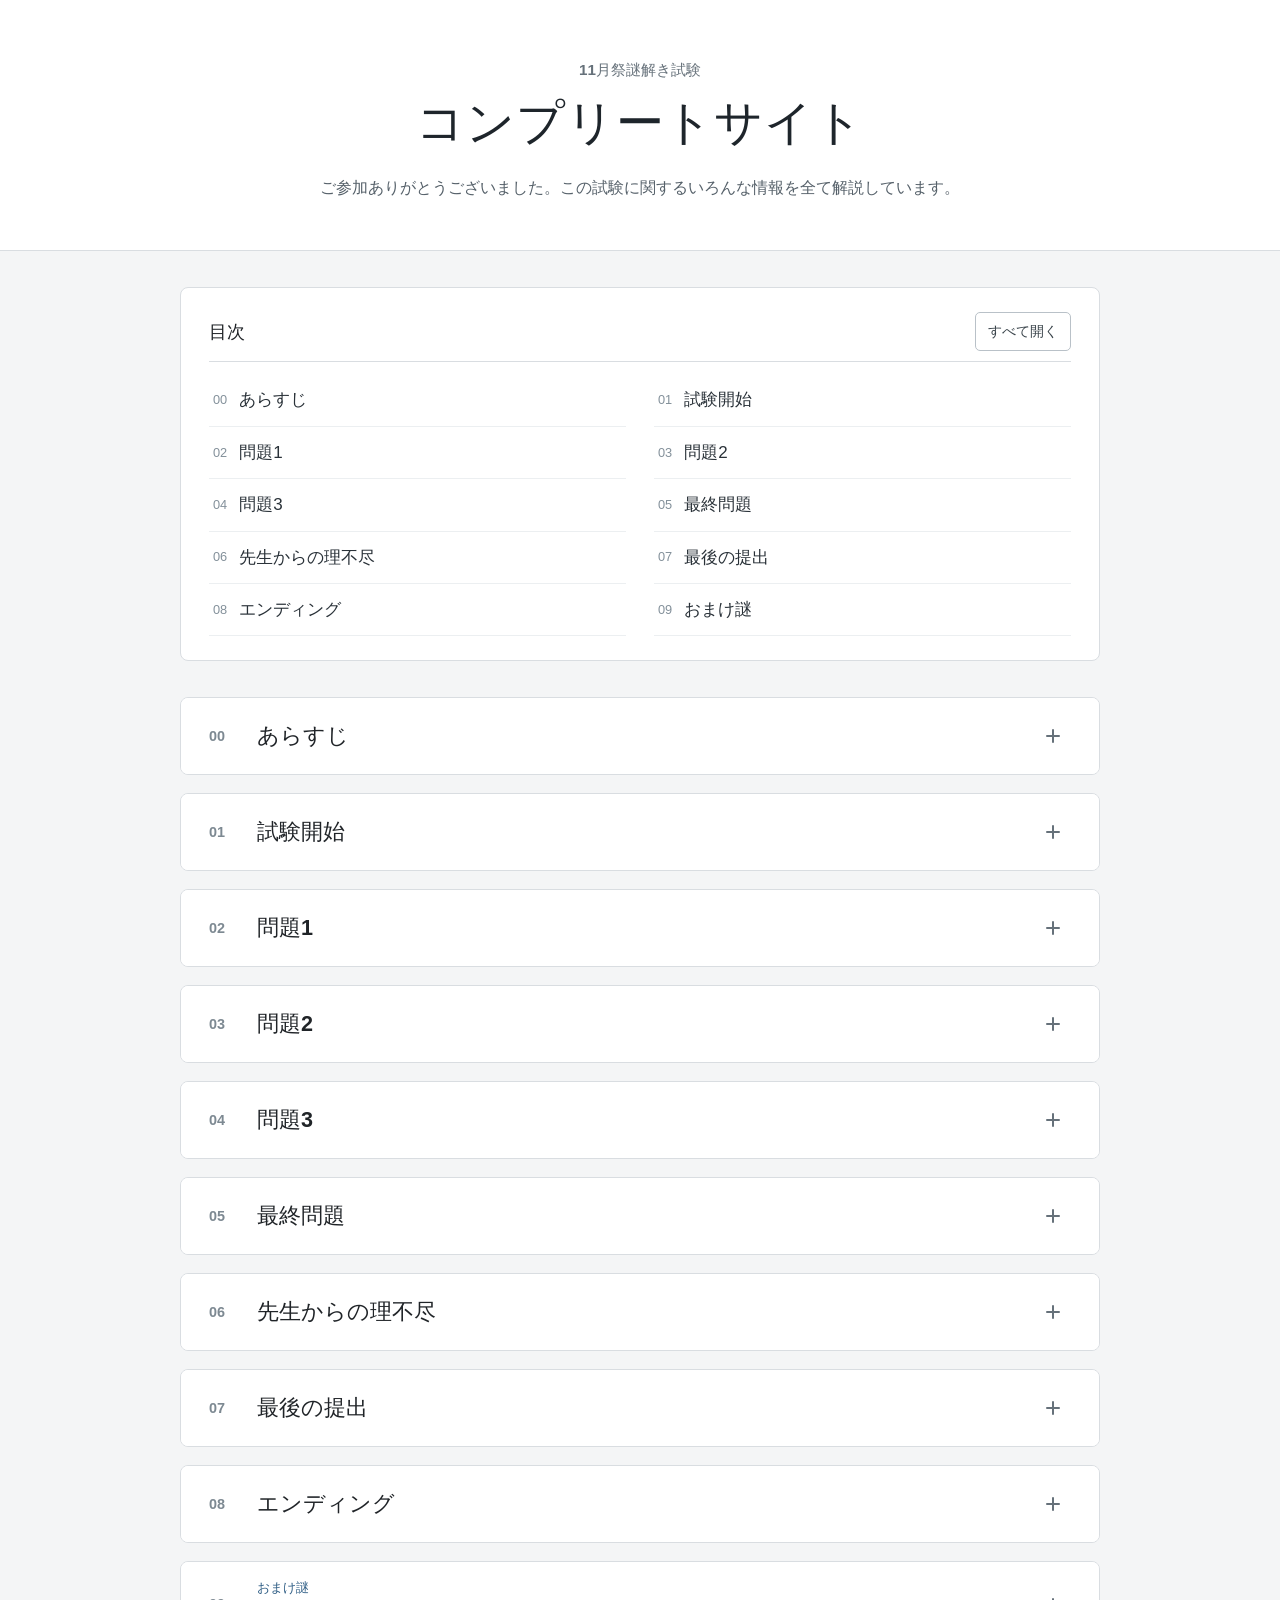
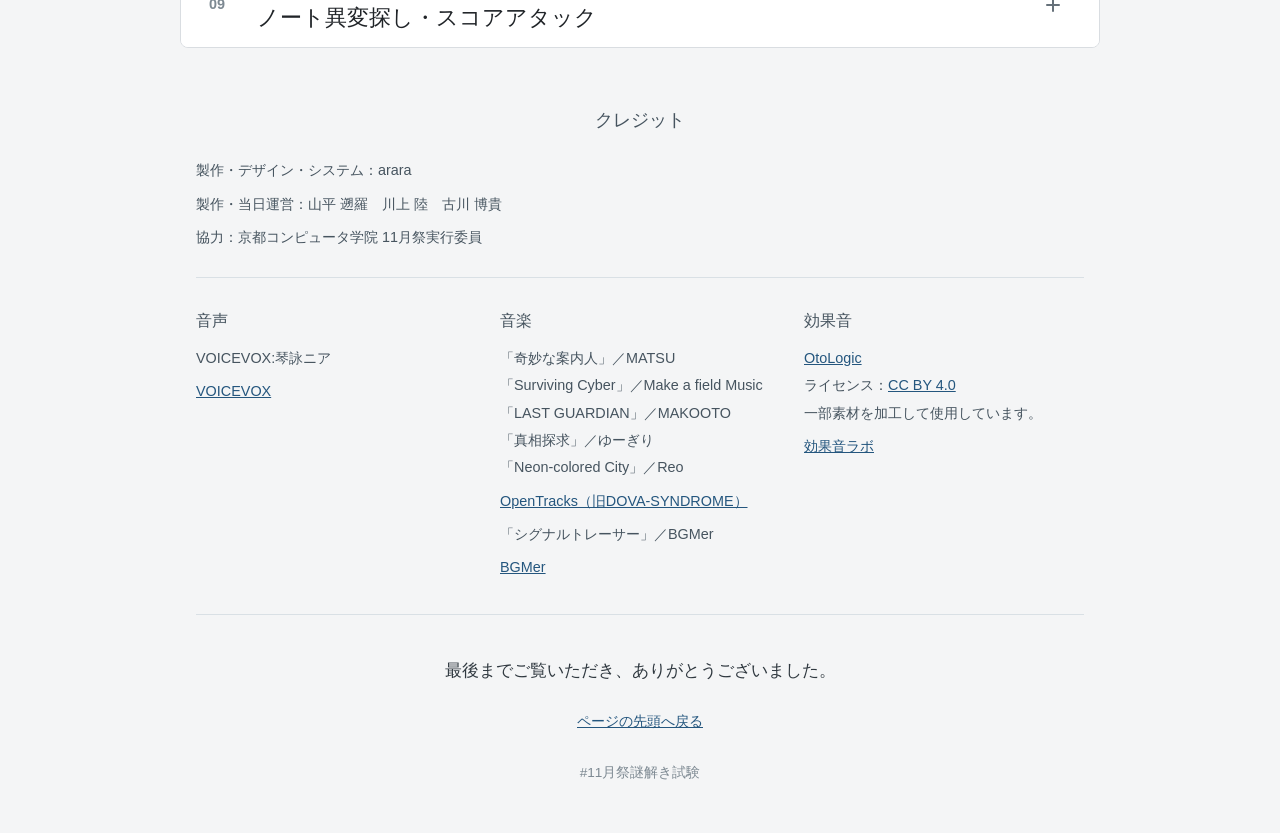
==== commit 9eebf509: "Rename explanation page to complete site" ====
--- a/site/index.html
+++ b/site/index.html
@@ -5,12 +5,12 @@
     <meta name="viewport" content="width=device-width, initial-scale=1">
     <meta name="theme-color" content="#ffffff">
     <meta name="robots" content="noindex, nofollow">
-    <meta name="description" content="11月祭謎解き試験の問題解説ページです。">
+    <meta name="description" content="11月祭謎解き試験に関するいろんな情報を全て解説するコンプリートサイトです。">
     <meta property="og:type" content="website">
-    <meta property="og:title" content="問題解説 | 11月祭謎解き試験">
-    <meta property="og:description" content="問題の答えと、合格するために必要だった最後の行動を解説します。">
+    <meta property="og:title" content="コンプリートサイト | 11月祭謎解き試験">
+    <meta property="og:description" content="ご参加ありがとうございました。この試験に関するいろんな情報を全て解説しています。">
     <meta name="twitter:card" content="summary">
-    <title>問題解説 | 11月祭謎解き試験</title>
+    <title>コンプリートサイト | 11月祭謎解き試験</title>
     <link rel="icon" href="./favicon.svg" type="image/svg+xml">
     <link rel="stylesheet" href="./styles.css">
   </head>
--- a/site/styles.css
+++ b/site/styles.css
@@ -83,7 +83,6 @@
   margin: 36px auto 0;
 }
 
-.explanation-notice,
 .explanation-toc,
 .explanation-synopsis,
 .explanation-chapter {
@@ -92,37 +91,7 @@
   border-radius: 8px;
 }
 
-.explanation-notice {
-  padding: 30px 34px;
-  border-left: 5px solid var(--accent);
-}
-
-.explanation-notice-label {
-  display: block;
-  margin-bottom: 5px;
-  color: var(--accent);
-  font-size: 0.85rem;
-  font-weight: 700;
-}
-
-.explanation-notice h2 {
-  margin: 0 0 14px;
-  font-size: 1.35rem;
-  line-height: 1.5;
-}
-
-.explanation-notice p {
-  margin: 6px 0;
-}
-
-.explanation-notice-small {
-  margin-top: 14px !important;
-  color: var(--muted);
-  font-size: 0.9rem;
-}
-
 .explanation-toc {
-  margin-top: 20px;
   padding: 24px 28px;
 }
 
@@ -186,7 +155,7 @@
   font-variant-numeric: tabular-nums;
 }
 
-.explanation-synopsis {
+.explanation-chapter.explanation-synopsis {
   margin-top: 36px;
   overflow: hidden;
 }
@@ -224,13 +193,26 @@
   margin-bottom: 0;
 }
 
+.explanation-synopsis-body p strong,
+.explanation-chapter-body p strong {
+  padding: 0 0.06em;
+  background: linear-gradient(
+    transparent 62%,
+    #fff0a8 62%,
+    #fff0a8 92%,
+    transparent 92%
+  );
+  -webkit-box-decoration-break: clone;
+  box-decoration-break: clone;
+}
+
 .explanation-chapter {
   margin-top: 18px;
   overflow: hidden;
   scroll-margin-top: 24px;
 }
 
-.explanation-chapter summary {
+.explanation-chapter > summary {
   position: relative;
   display: grid;
   grid-template-columns: 36px 1fr 28px;
@@ -243,15 +225,15 @@
   background: #fff;
 }
 
-.explanation-chapter summary::-webkit-details-marker {
+.explanation-chapter > summary::-webkit-details-marker {
   display: none;
 }
 
-.explanation-chapter summary:hover {
+.explanation-chapter > summary:hover {
   background: #f8f9fa;
 }
 
-.explanation-chapter[open] summary {
+.explanation-chapter[open] > summary {
   border-bottom: 1px solid var(--border);
 }
 
@@ -305,11 +287,24 @@
 }
 
 .explanation-figure {
-  margin: 28px 0;
+  width: min(820px, 100%);
+  margin: 28px auto;
 }
 
 .explanation-figure-inset {
   width: min(760px, 100%);
+  margin-right: auto;
+  margin-left: auto;
+}
+
+.explanation-figure-portrait {
+  width: min(180px, 100%);
+  margin-right: auto;
+  margin-left: auto;
+}
+
+.explanation-figure-tall {
+  width: min(460px, 100%);
   margin-right: auto;
   margin-left: auto;
 }
@@ -354,68 +349,326 @@
 .explanation-answer,
 .explanation-condition,
 .explanation-callout,
-.explanation-pending,
-.explanation-trivia {
+.explanation-pending {
   margin: 24px 0;
-  padding: 20px 22px;
-  border: 1px solid #cadbe8;
-  border-radius: 6px;
-  background: var(--accent-light);
+  padding: 0;
+  border: 0;
+  border-radius: 0;
+  background: transparent;
 }
 
 .explanation-answer {
-  display: flex;
-  gap: 18px;
-  align-items: baseline;
-  justify-content: space-between;
+  display: block;
 }
 
 .explanation-answer span,
 .explanation-condition > span,
 .explanation-callout > span,
-.explanation-pending > span,
-.explanation-trivia > span {
+.explanation-pending > span {
+  display: table;
+  padding: 0.22em 0.55em;
+  border-radius: 3px;
+  background: #dcebf5;
   color: #49667d;
   font-size: 0.82rem;
   font-weight: 700;
 }
 
 .explanation-answer strong {
+  display: table;
+  margin-top: 7px;
+  padding: 0.18em 0.42em;
+  border-radius: 3px;
+  background: #dcebf5;
   color: #163f60;
   font-size: 1.5rem;
   line-height: 1.35;
-  text-align: right;
+  text-align: left;
 }
 
 .explanation-answer-compact {
   margin: 14px 0 0;
 }
 
-.explanation-callout,
-.explanation-pending,
-.explanation-trivia {
-  border-color: #ddd7bd;
-  background: #faf8ed;
-}
-
 .explanation-callout > span,
-.explanation-pending > span,
-.explanation-trivia > span {
+.explanation-pending > span {
+  background: #f3efd9;
   color: #756928;
 }
 
 .explanation-callout p,
 .explanation-pending p,
-.explanation-trivia p,
 .explanation-condition p {
-  margin: 6px 0 0;
+  margin: 10px 0 0;
+}
+
+.explanation-condition p {
+  display: table;
+  padding: 0.35em 0.55em;
+  border-radius: 3px;
+  background: #e9f2f8;
+  color: #163f60;
 }
 
 .explanation-turn {
-  margin-top: 36px !important;
-  color: #454d53;
+  color: inherit;
+  font-weight: 400;
+  text-align: left;
+}
+
+.explanation-final-sources {
+  margin: 18px 0 26px;
+  padding-left: 1.5em;
+}
+
+.explanation-final-sources li {
+  margin: 6px 0;
+}
+
+.explanation-trivia {
+  margin: 24px 0;
+  overflow: hidden;
+  border: 0;
+  border-radius: 4px;
+  background: #faf8ed;
+}
+
+.explanation-trivia summary {
+  position: relative;
+  display: block;
+  min-height: 0;
+  padding: 14px 52px 14px 20px;
+  cursor: pointer;
+  list-style: none;
+  background: #f3efd9;
+  color: #675d25;
+  font-size: 0.92rem;
+  font-weight: 700;
+}
+
+.explanation-trivia summary::-webkit-details-marker {
+  display: none;
+}
+
+.explanation-trivia summary::after {
+  position: absolute;
+  top: 50%;
+  right: 20px;
+  content: "＋";
+  color: #756928;
+  font-size: 1.1rem;
+  font-weight: 400;
+  transform: translateY(-50%);
+}
+
+.explanation-trivia[open] summary::after {
+  content: "−";
+}
+
+.explanation-trivia-body {
+  padding: 16px 20px 18px;
+}
+
+.explanation-trivia-body p {
+  margin: 0 0 10px;
+}
+
+.explanation-trivia-body p:last-child {
+  margin-bottom: 0;
+}
+
+.explanation-notebook-viewer {
+  margin-top: 24px;
+  padding: 18px;
+  border: 1px solid #d6d2bd;
+  border-radius: 8px;
+  background: #e8e3cf;
+  box-shadow: inset 0 0 28px rgb(82 72 43 / 10%);
+}
+
+.explanation-notebook-toolbar {
+  display: grid;
+  grid-template-columns: 1fr auto 1fr;
+  gap: 12px;
+  align-items: center;
+  margin-bottom: 14px;
+}
+
+.explanation-notebook-toolbar button {
+  min-height: 42px;
+  padding: 8px 14px;
+  border: 1px solid #aaa486;
+  border-radius: 5px;
+  background: #fffdf4;
+  color: #3e3a29;
+  cursor: pointer;
+  font: inherit;
+  font-size: 0.9rem;
+  font-weight: 700;
+}
+
+.explanation-notebook-toolbar button:first-child {
+  justify-self: start;
+}
+
+.explanation-notebook-toolbar button:last-child {
+  justify-self: end;
+}
+
+.explanation-notebook-toolbar button:hover:not(:disabled) {
+  background: #fff;
+}
+
+.explanation-notebook-toolbar button:disabled {
+  cursor: default;
+  opacity: 0.4;
+}
+
+.explanation-notebook-toolbar p {
+  margin: 0;
+  color: #5c5742;
+  font-size: 0.88rem;
+  font-variant-numeric: tabular-nums;
   font-weight: 700;
   text-align: center;
+}
+
+.explanation-notebook-stage {
+  position: relative;
+  overflow: hidden;
+  border: 1px solid #b9b49c;
+  border-radius: 5px;
+  background: #d8d2bc;
+  box-shadow: 0 12px 22px rgb(54 49 31 / 16%);
+  touch-action: pan-y;
+  user-select: none;
+}
+
+.explanation-notebook-spread {
+  display: none;
+  grid-template-columns: repeat(2, minmax(0, 1fr));
+}
+
+.explanation-notebook-spread.is-active {
+  display: grid;
+}
+
+.explanation-notebook-page {
+  position: relative;
+  display: block;
+  width: 100%;
+  aspect-ratio: 1075 / 1518;
+  padding: 0;
+  overflow: hidden;
+  border: 0;
+  background: #fff;
+  cursor: zoom-in;
+}
+
+.explanation-notebook-page-left {
+  border-right: 1px solid #c5c1b2;
+  box-shadow: inset -16px 0 18px -18px rgb(28 27 22 / 45%);
+}
+
+.explanation-notebook-page-right {
+  box-shadow: inset 16px 0 18px -18px rgb(28 27 22 / 45%);
+}
+
+.explanation-notebook-page.is-empty {
+  background: transparent;
+  box-shadow: none;
+  cursor: default;
+}
+
+.explanation-notebook-page img {
+  display: block;
+  width: 100%;
+  height: 100%;
+  object-fit: contain;
+  pointer-events: none;
+}
+
+.explanation-notebook-spine {
+  position: absolute;
+  z-index: 2;
+  top: 0;
+  bottom: 0;
+  left: 50%;
+  width: 24px;
+  background: linear-gradient(90deg, transparent, rgb(55 51 39 / 16%), transparent);
+  pointer-events: none;
+  transform: translateX(-50%);
+}
+
+.explanation-notebook-help {
+  margin: 14px 0 0 !important;
+  color: #625d47;
+  font-size: 0.82rem;
+  line-height: 1.65;
+  text-align: center;
+}
+
+.explanation-notebook-answer-button {
+  display: block;
+  min-width: min(100%, 280px);
+  min-height: 48px;
+  margin: 18px auto 0;
+  padding: 10px 18px;
+  border: 1px solid #756928;
+  border-radius: 5px;
+  background: #756928;
+  color: #fff;
+  cursor: pointer;
+  font: inherit;
+  font-weight: 700;
+}
+
+.explanation-notebook-answer-button:hover {
+  background: #62571e;
+}
+
+.explanation-notebook-answer-button[aria-pressed="true"] {
+  border-color: #8c3f3f;
+  background: #8c3f3f;
+}
+
+.explanation-notebook-answer-status {
+  min-height: 1.65em;
+  margin: 8px 0 0 !important;
+  color: #675d25;
+  font-size: 0.82rem;
+  text-align: center;
+}
+
+.explanation-clue-solutions {
+  display: grid;
+  gap: 24px;
+  margin: 26px 0;
+}
+
+.explanation-clue-solution {
+  padding: 24px;
+  border: 1px solid var(--border);
+  border-radius: 7px;
+  background: #f8f9fa;
+}
+
+.explanation-clue-solution .explanation-figure {
+  width: min(620px, 100%);
+  margin: 22px auto;
+}
+
+.explanation-clue-solution .explanation-figure:first-child {
+  margin-top: 0;
+}
+
+.explanation-clue-solution h3 {
+  margin: 20px 0 10px;
+  font-size: 1.2rem;
+}
+
+.explanation-clue-solution p {
+  margin: 0;
 }
 
 .explanation-clue-grid {
@@ -528,15 +781,6 @@
   line-height: 1.6;
 }
 
-.explanation-big-question {
-  margin: 30px 0;
-  padding: 22px 24px;
-  border-left: 4px solid var(--accent);
-  background: #f5f7f9;
-  color: #25333e;
-  font-size: 1.08rem;
-}
-
 .explanation-requirements {
   margin: 24px 0 30px;
   padding: 0;
@@ -586,29 +830,122 @@
   gap: 16px;
 }
 
-.explanation-photo-pair .explanation-figure {
+.explanation-photo-triplet {
+  display: grid;
+  grid-template-columns: repeat(3, minmax(0, 1fr));
+  gap: 12px;
+  margin: 24px 0;
+}
+
+.explanation-photo-pair .explanation-figure,
+.explanation-photo-triplet .explanation-figure {
   margin: 10px 0 0;
 }
 
 .explanation-final-answer {
   margin: 34px 0 26px;
-  padding: 26px;
-  border: 2px solid var(--accent);
-  border-radius: 6px;
-  background: #fff;
-  text-align: center;
+  padding: 0;
+  border: 0;
+  border-radius: 0;
+  background: transparent;
+  text-align: left;
 }
 
 .explanation-final-answer p {
-  margin: 0 0 8px;
+  display: table;
+  margin: 0 0 10px;
+  padding: 0.22em 0.55em;
+  border-radius: 3px;
+  background: #dcebf5;
   color: var(--accent);
   font-size: 0.85rem;
   font-weight: 700;
 }
 
 .explanation-final-answer strong {
+  padding: 0.16em 0.34em;
+  border-radius: 3px;
+  background: #eaf3f9;
+  box-decoration-break: clone;
+  color: #163f60;
   font-size: clamp(1.15rem, 3.5vw, 1.5rem);
   line-height: 1.7;
+  -webkit-box-decoration-break: clone;
+}
+
+.explanation-ending-grid {
+  display: grid;
+  grid-template-columns: repeat(2, minmax(0, 1fr));
+  gap: 20px;
+  margin-top: 24px;
+}
+
+.explanation-ending-card {
+  padding: 18px;
+  border: 1px solid var(--border);
+  border-radius: 7px;
+  background: #f8f9fa;
+}
+
+.explanation-ending-card h3 {
+  margin: 0 0 10px;
+  font-size: 1.15rem;
+}
+
+.explanation-ending-card p {
+  margin: -4px 0 12px;
+  color: var(--muted);
+  font-size: 0.86rem;
+}
+
+.explanation-ending-card video {
+  display: block;
+  width: 100%;
+  border-radius: 5px;
+  background: #000;
+}
+
+.bonus-invitation {
+  margin-top: 18px;
+  overflow: hidden;
+  scroll-margin-top: 24px;
+  border: 1px solid var(--border);
+  border-radius: 8px;
+  background: #fff;
+}
+
+.bonus-invitation-kicker {
+  display: block;
+  margin: 0 0 2px;
+  color: var(--accent);
+  font-size: 0.82rem;
+  font-weight: 700;
+}
+
+.bonus-invitation-body {
+  padding: 26px 34px 32px;
+}
+
+.bonus-invitation-body p {
+  margin: 0 0 12px;
+}
+
+.bonus-invitation-button {
+  display: table;
+  min-width: 220px;
+  margin-top: 22px;
+  padding: 12px 22px;
+  border-radius: 6px;
+  background: var(--accent);
+  color: #fff;
+  font-weight: 700;
+  text-align: center;
+  text-decoration: none;
+}
+
+.bonus-invitation-button:hover,
+.bonus-invitation-button:focus-visible {
+  background: #274e6f;
 }
 
 .explanation-footer {
@@ -624,6 +961,46 @@
   color: #303940;
   font-size: 1.05rem;
   font-weight: 700;
+}
+
+.explanation-credits {
+  max-width: 960px;
+  margin: 0 auto 40px;
+  padding-bottom: 32px;
+  border-bottom: 1px solid #d9e0e5;
+  color: #46545f;
+  text-align: left;
+  line-height: 1.9;
+  font-size: 0.9rem;
+}
+
+.explanation-credits h2 {
+  margin: 0 0 20px;
+  text-align: center;
+  font-size: 1.1rem;
+}
+
+.explanation-credits-grid {
+  display: grid;
+  grid-template-columns: repeat(auto-fit, minmax(min(100%, 250px), 1fr));
+  gap: 24px;
+}
+
+.explanation-production-credits {
+  margin-bottom: 28px;
+  padding-bottom: 20px;
+  border-bottom: 1px solid #d9e0e5;
+}
+
+.explanation-credits h3 {
+  margin: 0 0 8px;
+  font-size: 1rem;
+}
+
+.explanation-footer .explanation-credits a {
+  display: inline;
+  margin: 0;
+  overflow-wrap: anywhere;
 }
 
 .explanation-footer a {
@@ -689,10 +1066,10 @@
     margin-top: 20px;
   }
 
-  .explanation-notice,
   .explanation-toc,
   .explanation-synopsis-body,
-  .explanation-chapter-body {
+  .explanation-chapter-body,
+  .bonus-invitation-body {
     padding-right: 20px;
     padding-left: 20px;
   }
@@ -701,33 +1078,25 @@
   .explanation-clue-grid,
   .explanation-search-keys,
   .explanation-owner-list,
-  .explanation-photo-pair {
+  .explanation-photo-pair,
+  .explanation-photo-triplet,
+  .explanation-ending-grid {
     grid-template-columns: 1fr;
   }
 
   .explanation-section-heading,
-  .explanation-chapter summary {
+  .explanation-chapter > summary {
     padding-right: 20px;
     padding-left: 20px;
   }
 
-  .explanation-chapter summary {
+  .explanation-chapter > summary {
     grid-template-columns: 30px 1fr 24px;
     min-height: 68px;
   }
 
   .explanation-summary-copy strong {
     font-size: 1.2rem;
-  }
-
-  .explanation-answer {
-    display: block;
-  }
-
-  .explanation-answer strong {
-    display: block;
-    margin-top: 5px;
-    text-align: left;
   }
 
   .explanation-solution-step {
@@ -739,10 +1108,30 @@
     align-items: flex-start;
   }
 
-  .explanation-big-question br,
   .explanation-final-answer br {
     display: none;
   }
+
+  .explanation-notebook-viewer {
+    margin-right: -12px;
+    margin-left: -12px;
+    padding: 12px;
+  }
+
+  .explanation-notebook-toolbar button {
+    min-height: 40px;
+    padding: 7px 10px;
+    font-size: 0.82rem;
+  }
+
+  .explanation-notebook-spine {
+    width: 16px;
+  }
+
+  .explanation-clue-solution {
+    padding: 16px;
+  }
+
 }
 
 @media (prefers-reduced-motion: reduce) {
@@ -753,4 +1142,5 @@
   .explanation-summary-action::after {
     transition: none;
   }
-}
+
+}
